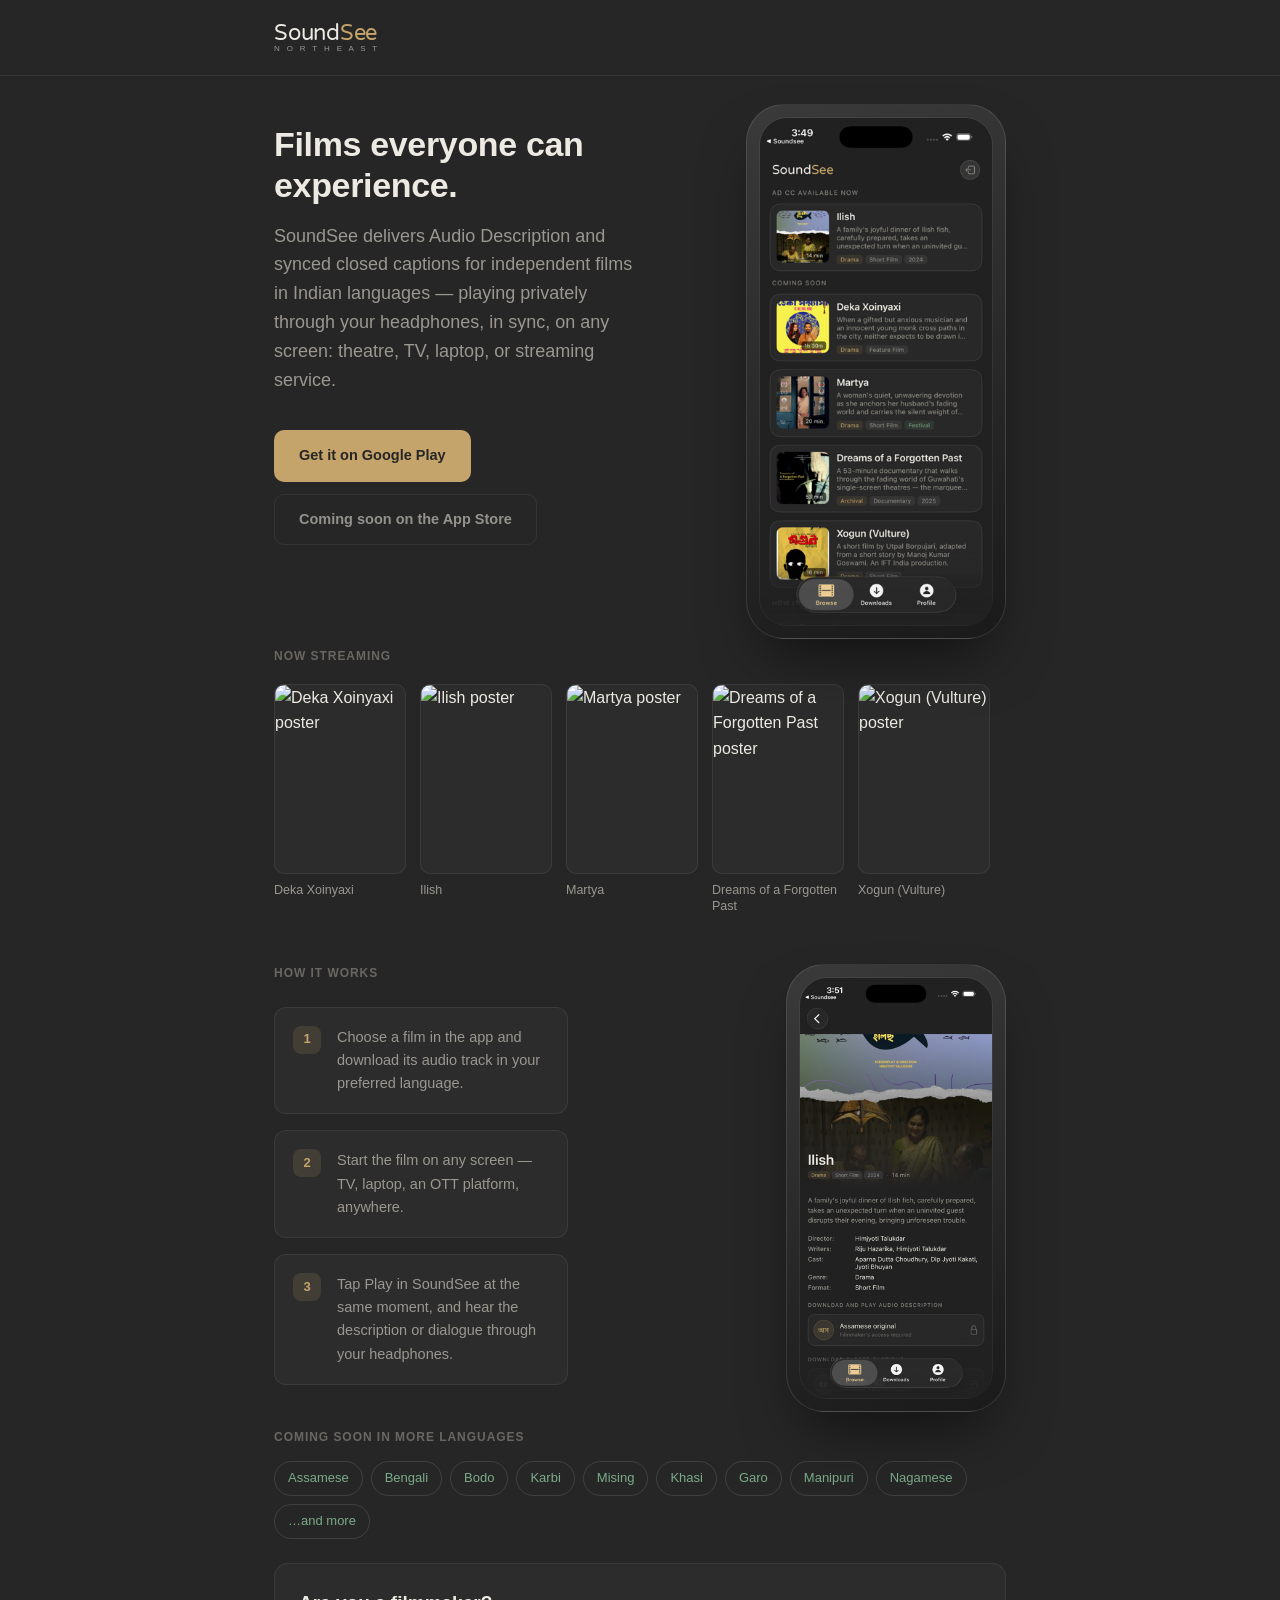
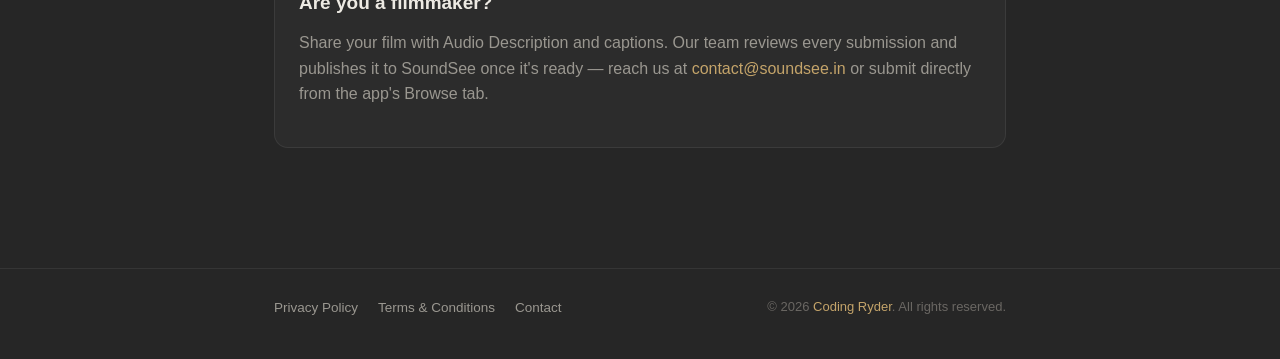
==== index.html @ df0d4cc6 "Stretch "Northeast" to exactly match the wordmark's width Co-Authored-By: Claude Sonnet 5 <noreply@a" ====
<!DOCTYPE html>
<html lang="en">
<head>
  <meta charset="UTF-8" />
  <meta name="viewport" content="width=device-width, initial-scale=1.0" />
  <title>SoundSee — Audio Description & Captions for Films</title>
  <meta name="description" content="SoundSee delivers Audio Description and synced captions for independent films in Indian languages — playing privately through your headphones while the film plays on any screen." />
  <link rel="stylesheet" href="styles.css" />
</head>
<body>
  <header class="site">
    <div class="wrap">
      <div class="brand">
        <div class="wordmark"><span class="sound">Sound</span><span class="see">See</span></div>
        <div class="brand-tag" aria-label="Northeast">N O R T H E A S T</div>
      </div>
    </div>
  </header>

  <main>
    <div class="wrap">
      <section class="hero">
        <div class="hero-grid">
          <div class="hero-copy">
            <h1>Films everyone can experience.</h1>
            <p class="lede">
              SoundSee delivers Audio Description and synced closed captions
              for independent films in Indian languages — playing privately
              through your headphones, in sync, on any screen: theatre, TV,
              laptop, or streaming service.
            </p>
            <div class="cta-row">
              <a class="btn btn-primary" href="https://play.google.com/store/apps/details?id=com.soniqryder.soundsee">Get it on Google Play</a>
              <a class="btn btn-secondary" href="#" aria-disabled="true">Coming soon on the App Store</a>
            </div>
          </div>
          <div class="phone-frame">
            <img src="images/screenshot-browse.png" alt="SoundSee Browse screen showing the film catalogue" width="322" height="700" />
          </div>
        </div>
      </section>

      <section>
        <p class="section-label">Now streaming</p>
        <div class="poster-strip">
          <div class="poster-card">
            <img src="https://plkiynrjdfaabqpunbcx.supabase.co/storage/v1/object/public/posters/deka-xoinyaxi.jpg" alt="Deka Xoinyaxi poster" loading="lazy" />
            <div class="poster-title">Deka Xoinyaxi</div>
          </div>
          <div class="poster-card">
            <img src="https://plkiynrjdfaabqpunbcx.supabase.co/storage/v1/object/public/posters/ilish.jpg" alt="Ilish poster" loading="lazy" />
            <div class="poster-title">Ilish</div>
          </div>
          <div class="poster-card">
            <img src="https://plkiynrjdfaabqpunbcx.supabase.co/storage/v1/object/public/posters/martya.jpg" alt="Martya poster" loading="lazy" />
            <div class="poster-title">Martya</div>
          </div>
          <div class="poster-card">
            <img src="https://plkiynrjdfaabqpunbcx.supabase.co/storage/v1/object/public/posters/dreams.png" alt="Dreams of a Forgotten Past poster" loading="lazy" />
            <div class="poster-title">Dreams of a Forgotten Past</div>
          </div>
          <div class="poster-card">
            <img src="https://plkiynrjdfaabqpunbcx.supabase.co/storage/v1/object/public/posters/xogun.jpg" alt="Xogun (Vulture) poster" loading="lazy" />
            <div class="poster-title">Xogun (Vulture)</div>
          </div>
        </div>
      </section>

      <section class="showcase">
        <div class="showcase-copy">
          <p class="section-label">How it works</p>
          <div class="steps">
            <div class="step">
              <div class="step-num">1</div>
              <p>Choose a film in the app and download its audio track in your preferred language.</p>
            </div>
            <div class="step">
              <div class="step-num">2</div>
              <p>Start the film on any screen — TV, laptop, an OTT platform, anywhere.</p>
            </div>
            <div class="step">
              <div class="step-num">3</div>
              <p>Tap Play in SoundSee at the same moment, and hear the description or dialogue through your headphones.</p>
            </div>
          </div>
        </div>
        <div class="phone-frame">
          <img src="images/screenshot-detail.png" alt="SoundSee film detail screen with Audio Description track ready to download" width="322" height="700" />
        </div>
      </section>

      <section>
        <p class="section-label">Coming soon in more languages</p>
        <div class="chip-row">
          <span class="chip">Assamese</span>
          <span class="chip">Bengali</span>
          <span class="chip">Bodo</span>
          <span class="chip">Karbi</span>
          <span class="chip">Mising</span>
          <span class="chip">Khasi</span>
          <span class="chip">Garo</span>
          <span class="chip">Manipuri</span>
          <span class="chip">Nagamese</span>
          <span class="chip">…and more</span>
        </div>
      </section>

      <div class="panel">
        <h2>Are you a filmmaker?</h2>
        <p>
          Share your film with Audio Description and captions. Our team
          reviews every submission and publishes it to SoundSee once it's
          ready — reach us at
          <a href="mailto:contact@soundsee.in">contact@soundsee.in</a>
          or submit directly from the app's Browse tab.
        </p>
      </div>
    </div>
  </main>

  <footer class="site">
    <div class="wrap">
      <nav>
        <a href="privacy.html">Privacy Policy</a>
        <a href="terms.html">Terms &amp; Conditions</a>
        <a href="mailto:contact@soundsee.in">Contact</a>
      </nav>
      <span class="copyright">&copy; 2026 <a href="https://codingryder.com">Coding Ryder</a>. All rights reserved.</span>
    </div>
  </footer>
</body>
</html>
---- styles.css ----
/* SoundSee — shared site styles. Matches the app's design tokens
   (ios/Soundsee/Core/Design/DesignTokens.swift / Android Theme.kt). */

@font-face {
  font-family: "Varela Round";
  src: url("fonts/VarelaRound-Regular.ttf") format("truetype");
  font-weight: 400;
  font-style: normal;
  font-display: swap;
}

:root {
  --bg: #262626;
  --surface: #2c2c2c;
  --surface-raised: #383838;
  --text-primary: #edeae3;
  --text-secondary: #9a9790;
  --text-muted: #6a6763;
  --gold: #c4a46a;
  --sage: #7aab8a;
  --divider: rgba(255, 255, 255, 0.07);
  --outline: rgba(255, 255, 255, 0.12);
  --max-width: 780px;
}

* {
  box-sizing: border-box;
}

html {
  -webkit-text-size-adjust: 100%;
}

body {
  margin: 0;
  background: var(--bg);
  color: var(--text-primary);
  font-family: -apple-system, BlinkMacSystemFont, "Segoe UI", Roboto, Helvetica, Arial, sans-serif;
  line-height: 1.6;
  overflow-x: hidden;
}

img {
  max-width: 100%;
}

a {
  color: var(--gold);
  text-decoration: none;
}

a:hover {
  text-decoration: underline;
}

.wrap {
  max-width: var(--max-width);
  margin: 0 auto;
  padding: 0 24px;
}

header.site {
  border-bottom: 1px solid var(--divider);
  padding: 22px 0;
}

header.site .wrap {
  display: flex;
  align-items: center;
  justify-content: space-between;
}

.brand {
  display: flex;
  flex-direction: column;
}

.wordmark {
  font-family: "Varela Round", -apple-system, BlinkMacSystemFont, "Segoe UI", Roboto, Helvetica, Arial, sans-serif;
  font-size: 22px;
  font-weight: 400;
  letter-spacing: -0.01em;
  line-height: 1;
}

.brand-tag {
  display: block;
  font-size: 8px;
  font-weight: 500;
  line-height: 1;
  text-align: justify;
  text-align-last: justify;
  text-transform: uppercase;
  color: var(--text-secondary);
  margin-top: 1px;
}

.wordmark .sound {
  color: var(--text-primary);
}

.wordmark .see {
  color: var(--gold);
}

nav.site-nav a {
  color: var(--text-secondary);
  font-size: 14px;
  margin-left: 24px;
}

nav.site-nav a:hover {
  color: var(--text-primary);
}

main {
  padding: 8px 0 96px;
}

.legal main {
  padding: 48px 0 96px;
}

h1 {
  font-size: 34px;
  line-height: 1.2;
  margin: 0 0 16px;
  letter-spacing: -0.01em;
}

.legal h1 {
  font-size: 30px;
}

h2 {
  font-size: 19px;
  margin: 40px 0 12px;
  color: var(--text-primary);
}

h3 {
  font-size: 15px;
  margin: 24px 0 8px;
  color: var(--text-secondary);
  text-transform: uppercase;
  letter-spacing: 0.04em;
}

p {
  color: var(--text-secondary);
  margin: 0 0 16px;
}

.legal p, .legal li {
  color: var(--text-secondary);
  font-size: 15px;
}

.lede {
  font-size: 18px;
  color: var(--text-secondary);
  max-width: 560px;
  margin: 0 0 36px;
}

.meta {
  color: var(--text-muted);
  font-size: 13px;
  margin-bottom: 32px;
}

.hero {
  padding: 0 0 8px;
}

.cta-row {
  display: flex;
  gap: 12px;
  flex-wrap: wrap;
  margin: 8px 0 8px;
}

.btn {
  display: inline-block;
  padding: 13px 24px;
  border-radius: 10px;
  font-size: 14.5px;
  font-weight: 600;
  border: 1px solid transparent;
}

.btn-primary {
  background: var(--gold);
  color: #262626;
}

.btn-primary:hover {
  background: #d3b57e;
  text-decoration: none;
}

.btn-secondary {
  background: transparent;
  border-color: var(--outline);
  color: var(--text-primary);
}

.btn-secondary:hover {
  border-color: var(--gold);
  color: var(--gold);
  text-decoration: none;
}

.btn-secondary[aria-disabled="true"] {
  opacity: 0.55;
  pointer-events: none;
}

.steps {
  display: grid;
  gap: 16px;
  margin: 24px 0 8px;
}

.step {
  display: flex;
  gap: 16px;
  padding: 18px;
  background: var(--surface);
  border: 1px solid var(--divider);
  border-radius: 12px;
}

.step-num {
  flex: none;
  width: 28px;
  height: 28px;
  border-radius: 8px;
  background: rgba(196, 164, 106, 0.15);
  color: var(--gold);
  display: flex;
  align-items: center;
  justify-content: center;
  font-size: 13px;
  font-weight: 700;
}

.step p {
  margin: 0;
  color: var(--text-secondary);
  font-size: 14.5px;
}

.section-label {
  color: var(--text-muted);
  font-size: 12px;
  font-weight: 600;
  text-transform: uppercase;
  letter-spacing: 0.08em;
  margin: 0 0 14px;
}

.chip-row {
  display: flex;
  flex-wrap: wrap;
  gap: 8px;
  margin-bottom: 8px;
}

.chip {
  padding: 6px 13px;
  border-radius: 50px;
  border: 1px solid var(--outline);
  color: var(--sage);
  font-size: 13px;
}

.panel {
  background: var(--surface);
  border: 1px solid var(--divider);
  border-radius: 14px;
  padding: 24px;
  margin: 24px 0;
}

.panel h2 {
  margin-top: 0;
}

.table-scroll {
  overflow-x: auto;
  -webkit-overflow-scrolling: touch;
  margin: 16px 0 24px;
}

table {
  width: 100%;
  border-collapse: collapse;
  margin: 0;
  font-size: 14px;
}

th, td {
  text-align: left;
  padding: 10px 12px;
  border-bottom: 1px solid var(--divider);
  color: var(--text-secondary);
  vertical-align: top;
}

th {
  color: var(--text-primary);
  font-weight: 600;
  font-size: 13px;
}

@media (max-width: 640px) {
  .table-scroll table {
    min-width: 560px;
  }
}

hr {
  border: none;
  border-top: 1px solid var(--divider);
  margin: 32px 0;
}

footer.site {
  border-top: 1px solid var(--divider);
  padding: 28px 0 40px;
}

footer.site .wrap {
  display: flex;
  flex-wrap: wrap;
  gap: 8px 24px;
  align-items: center;
  justify-content: space-between;
}

footer.site nav {
  display: flex;
  flex-wrap: wrap;
}

footer.site nav a {
  color: var(--text-secondary);
  font-size: 13.5px;
  margin-right: 20px;
}

footer.site nav a:hover {
  color: var(--text-primary);
}

.copyright {
  color: var(--text-muted);
  font-size: 13px;
}

/* ── Hero layout with phone mockup ─────────────────────────── */

.hero-grid {
  display: grid;
  grid-template-columns: 1.05fr 0.95fr;
  gap: 40px;
  align-items: start;
}

.hero-copy {
  padding-top: 40px;
}

.hero-copy .lede {
  max-width: 460px;
}

.phone-frame {
  position: relative;
  width: 100%;
  max-width: 260px;
  margin: 20px 0 0 auto;
  padding: 12px;
  background: linear-gradient(160deg, #3a3a3a, #1a1a1a);
  border-radius: 38px;
  border: 1px solid var(--outline);
  box-shadow: 0 30px 60px -20px rgba(0, 0, 0, 0.6);
}

.phone-frame img {
  display: block;
  width: 100%;
  height: auto;
  aspect-ratio: 322 / 700;
  object-fit: cover;
  border-radius: 28px;
  border: 1px solid rgba(255, 255, 255, 0.06);
}

/* ── Showcase row: screenshot + copy pairing ───────────────── */

.showcase {
  display: grid;
  grid-template-columns: 0.85fr 1.15fr;
  gap: 40px;
  align-items: center;
  margin: 16px 0;
}

.showcase.reverse .showcase-copy {
  order: 2;
}

.showcase.reverse .phone-frame {
  order: 1;
}

.showcase-copy h2 {
  margin-top: 0;
}

.showcase .phone-frame {
  max-width: 220px;
}

/* ── Poster strip ───────────────────────────────────────────── */

.poster-strip {
  display: flex;
  gap: 14px;
  overflow-x: auto;
  padding: 4px 4px 14px;
  margin: 0 -4px;
  scroll-snap-type: x proximity;
}

.poster-strip::-webkit-scrollbar {
  height: 6px;
}

.poster-strip::-webkit-scrollbar-thumb {
  background: var(--outline);
  border-radius: 3px;
}

.poster-card {
  flex: none;
  width: 132px;
  scroll-snap-align: start;
}

.poster-card img {
  width: 132px;
  height: 190px;
  object-fit: cover;
  border-radius: 10px;
  border: 1px solid var(--divider);
  display: block;
  background: var(--surface);
}

.poster-card .poster-title {
  margin-top: 8px;
  font-size: 12.5px;
  color: var(--text-secondary);
  line-height: 1.3;
}

@media (max-width: 720px) {
  .hero-grid {
    grid-template-columns: 1fr;
  }
  .hero-grid .phone-frame {
    order: -1;
    max-width: 220px;
    margin: 20px auto 0;
  }
  .showcase, .showcase.reverse {
    grid-template-columns: 1fr;
  }
  .showcase .showcase-copy,
  .showcase.reverse .showcase-copy {
    order: 2;
  }
  .showcase .phone-frame,
  .showcase.reverse .phone-frame {
    order: 1;
    max-width: 200px;
    margin: 0 auto;
  }
}

@media (max-width: 560px) {
  .wrap { padding: 0 18px; }
  h1 { font-size: 28px; }
  .legal h1 { font-size: 25px; }
  h2 { font-size: 17px; margin: 30px 0 10px; }
  main { padding: 40px 0 64px; }
  .legal main { padding: 32px 0 64px; }
  .lede { font-size: 16px; }
  .panel { padding: 18px; }
  nav.site-nav a { margin-left: 14px; font-size: 13px; }
  footer.site .wrap { flex-direction: column; align-items: flex-start; }
  footer.site nav { gap: 6px 16px; }
  footer.site nav a { margin-right: 16px; }
}

@media (max-width: 380px) {
  h1 { font-size: 25px; }
  .wordmark { font-size: 19px; }
  .btn { padding: 12px 18px; font-size: 14px; }
}
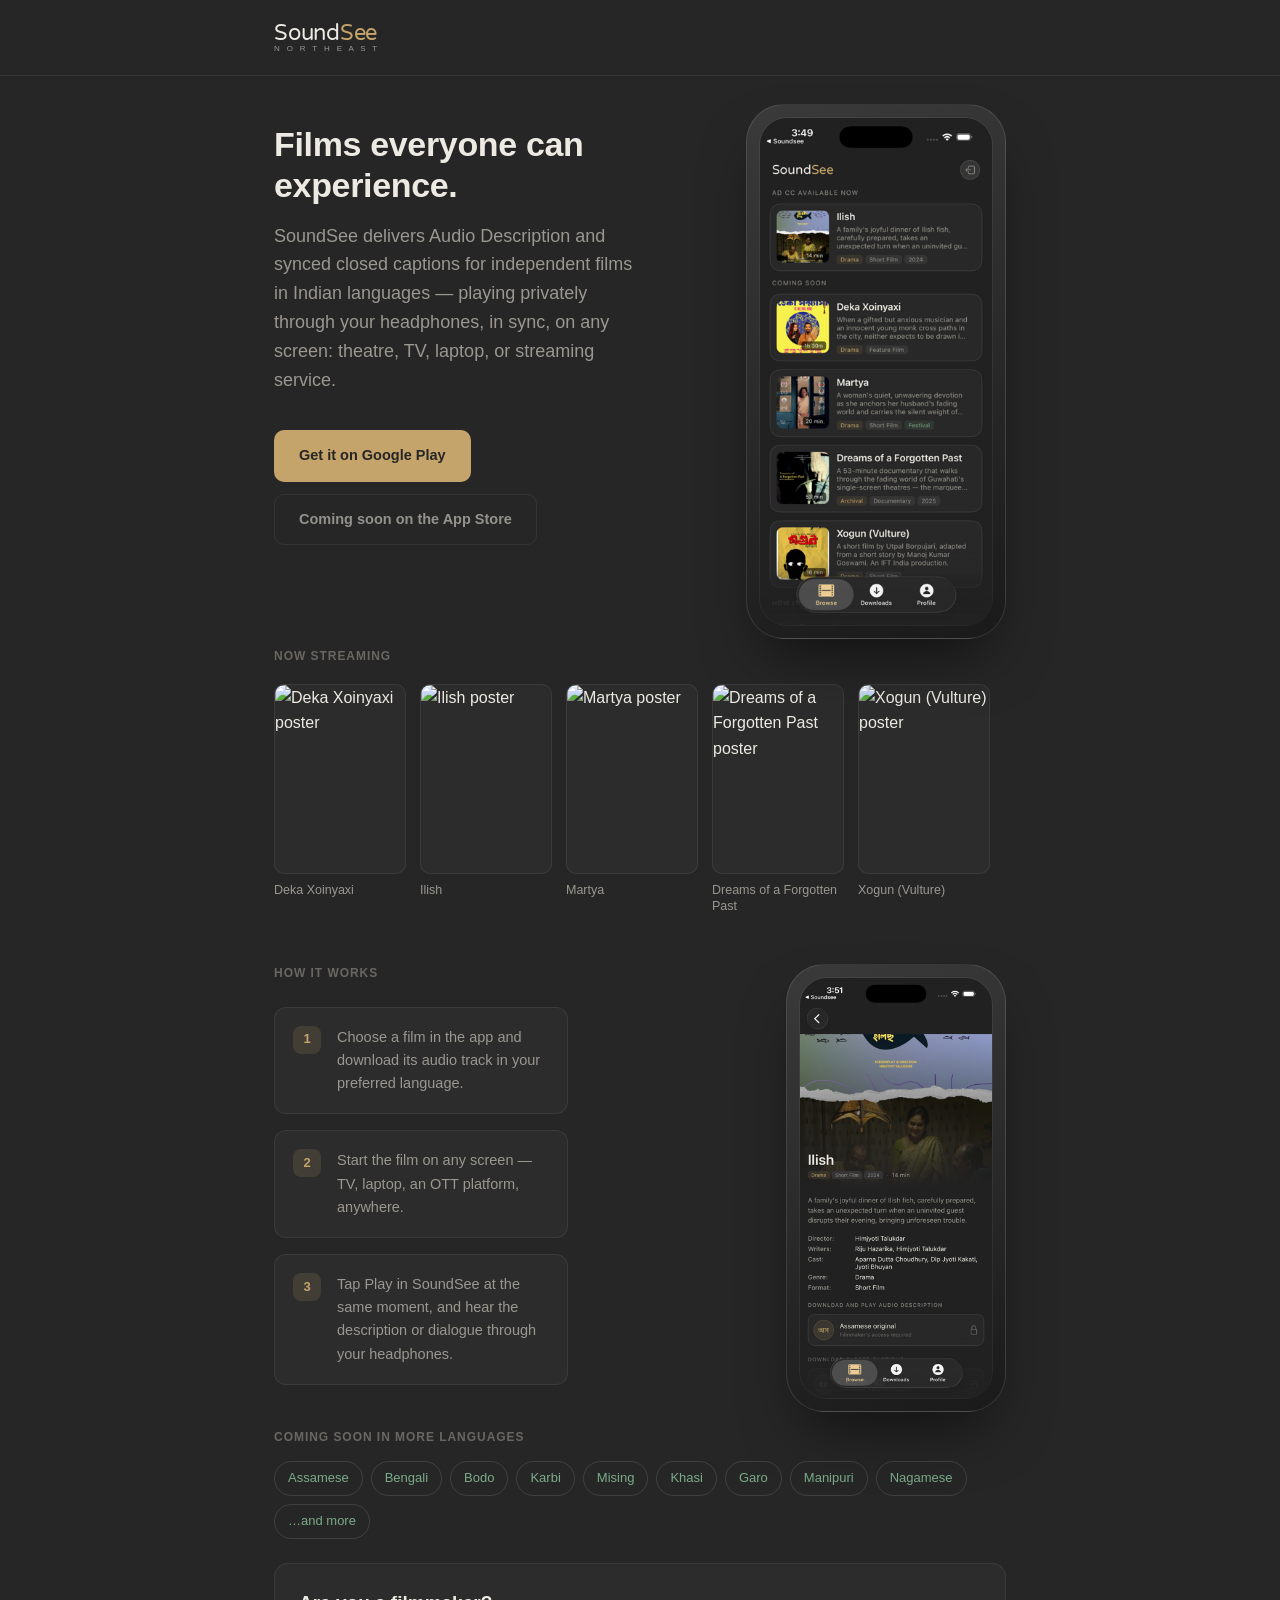
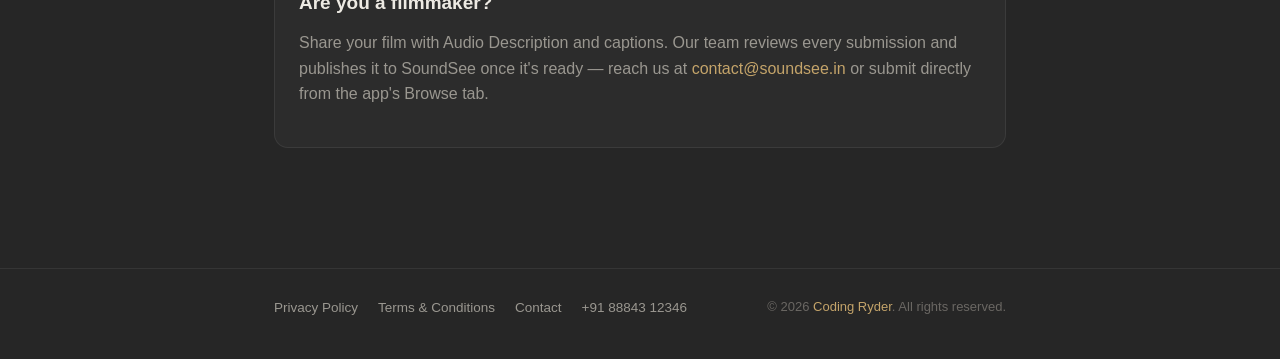
==== commit 106ec10a: "Add social share preview (Open Graph/Twitter Card) + phone in footer Co-Authored-By: Claude Sonnet 5" ====
--- a/index.html
+++ b/index.html
@@ -5,6 +5,19 @@
   <meta name="viewport" content="width=device-width, initial-scale=1.0" />
   <title>SoundSee — Audio Description & Captions for Films</title>
   <meta name="description" content="SoundSee delivers Audio Description and synced captions for independent films in Indian languages — playing privately through your headphones while the film plays on any screen." />
+
+  <meta property="og:type" content="website" />
+  <meta property="og:url" content="https://soundsee.in/" />
+  <meta property="og:title" content="SoundSee — Audio Description & Captions for Films" />
+  <meta property="og:description" content="SoundSee delivers Audio Description and synced captions for independent films in Indian languages — playing privately through your headphones while the film plays on any screen." />
+  <meta property="og:image" content="https://soundsee.in/images/og-image.png" />
+  <meta property="og:image:width" content="1200" />
+  <meta property="og:image:height" content="630" />
+  <meta name="twitter:card" content="summary_large_image" />
+  <meta name="twitter:title" content="SoundSee — Audio Description & Captions for Films" />
+  <meta name="twitter:description" content="SoundSee delivers Audio Description and synced captions for independent films in Indian languages — playing privately through your headphones while the film plays on any screen." />
+  <meta name="twitter:image" content="https://soundsee.in/images/og-image.png" />
+
   <link rel="stylesheet" href="styles.css" />
 </head>
 <body>
@@ -124,6 +137,7 @@
         <a href="privacy.html">Privacy Policy</a>
         <a href="terms.html">Terms &amp; Conditions</a>
         <a href="mailto:contact@soundsee.in">Contact</a>
+        <a href="tel:+918884312346">+91 88843 12346</a>
       </nav>
       <span class="copyright">&copy; 2026 <a href="https://codingryder.com">Coding Ryder</a>. All rights reserved.</span>
     </div>
--- a/styles.css
+++ b/styles.css
@@ -501,9 +501,9 @@
   .lede { font-size: 16px; }
   .panel { padding: 18px; }
   nav.site-nav a { margin-left: 14px; font-size: 13px; }
-  footer.site .wrap { flex-direction: column; align-items: flex-start; }
-  footer.site nav { gap: 6px 16px; }
-  footer.site nav a { margin-right: 16px; }
+  footer.site .wrap { flex-direction: column; align-items: center; text-align: center; }
+  footer.site nav { gap: 6px 16px; justify-content: center; }
+  footer.site nav a { margin-right: 0; }
 }
 
 @media (max-width: 380px) {
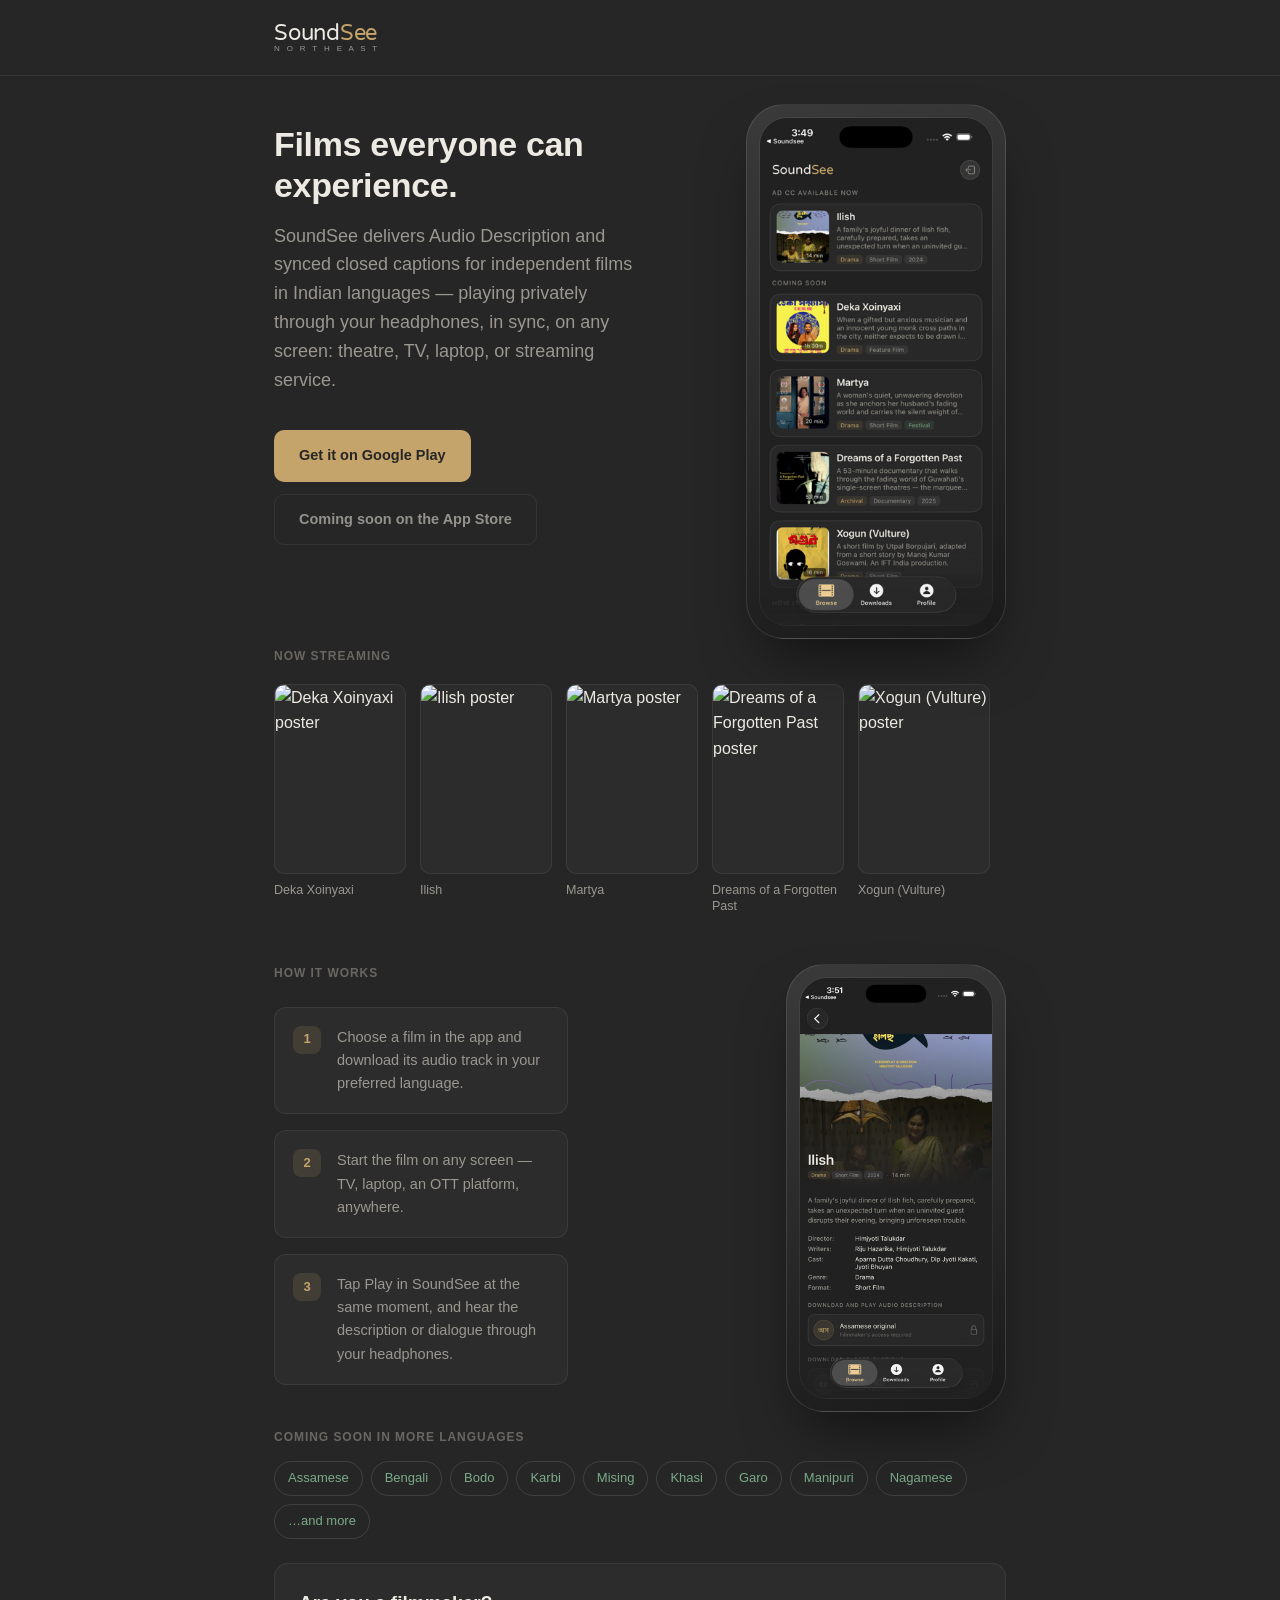
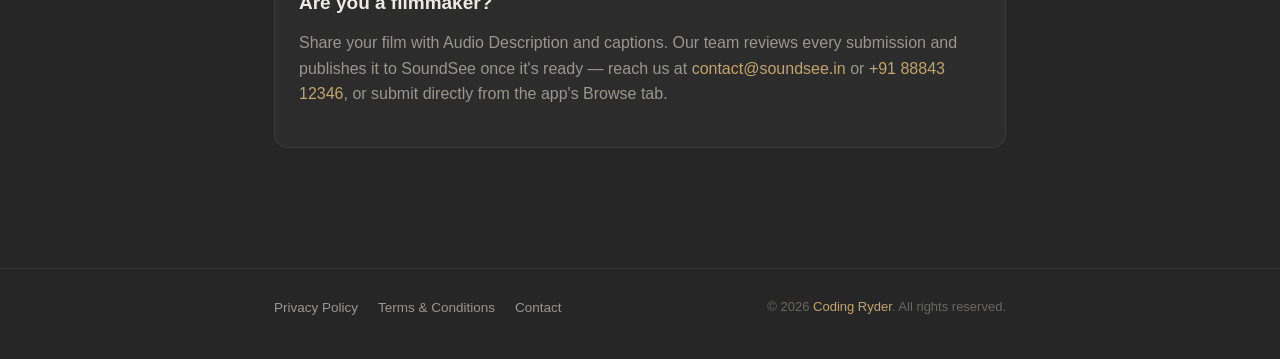
==== commit ee2b0e5b: "Move phone number out of the footer into contact sections Co-Authored-By: Claude Sonnet 5 <noreply@a" ====
--- a/index.html
+++ b/index.html
@@ -125,6 +125,7 @@
           reviews every submission and publishes it to SoundSee once it's
           ready — reach us at
           <a href="mailto:contact@soundsee.in">contact@soundsee.in</a>
+          or <a href="tel:+918884312346">+91 88843 12346</a>,
           or submit directly from the app's Browse tab.
         </p>
       </div>
@@ -137,7 +138,6 @@
         <a href="privacy.html">Privacy Policy</a>
         <a href="terms.html">Terms &amp; Conditions</a>
         <a href="mailto:contact@soundsee.in">Contact</a>
-        <a href="tel:+918884312346">+91 88843 12346</a>
       </nav>
       <span class="copyright">&copy; 2026 <a href="https://codingryder.com">Coding Ryder</a>. All rights reserved.</span>
     </div>
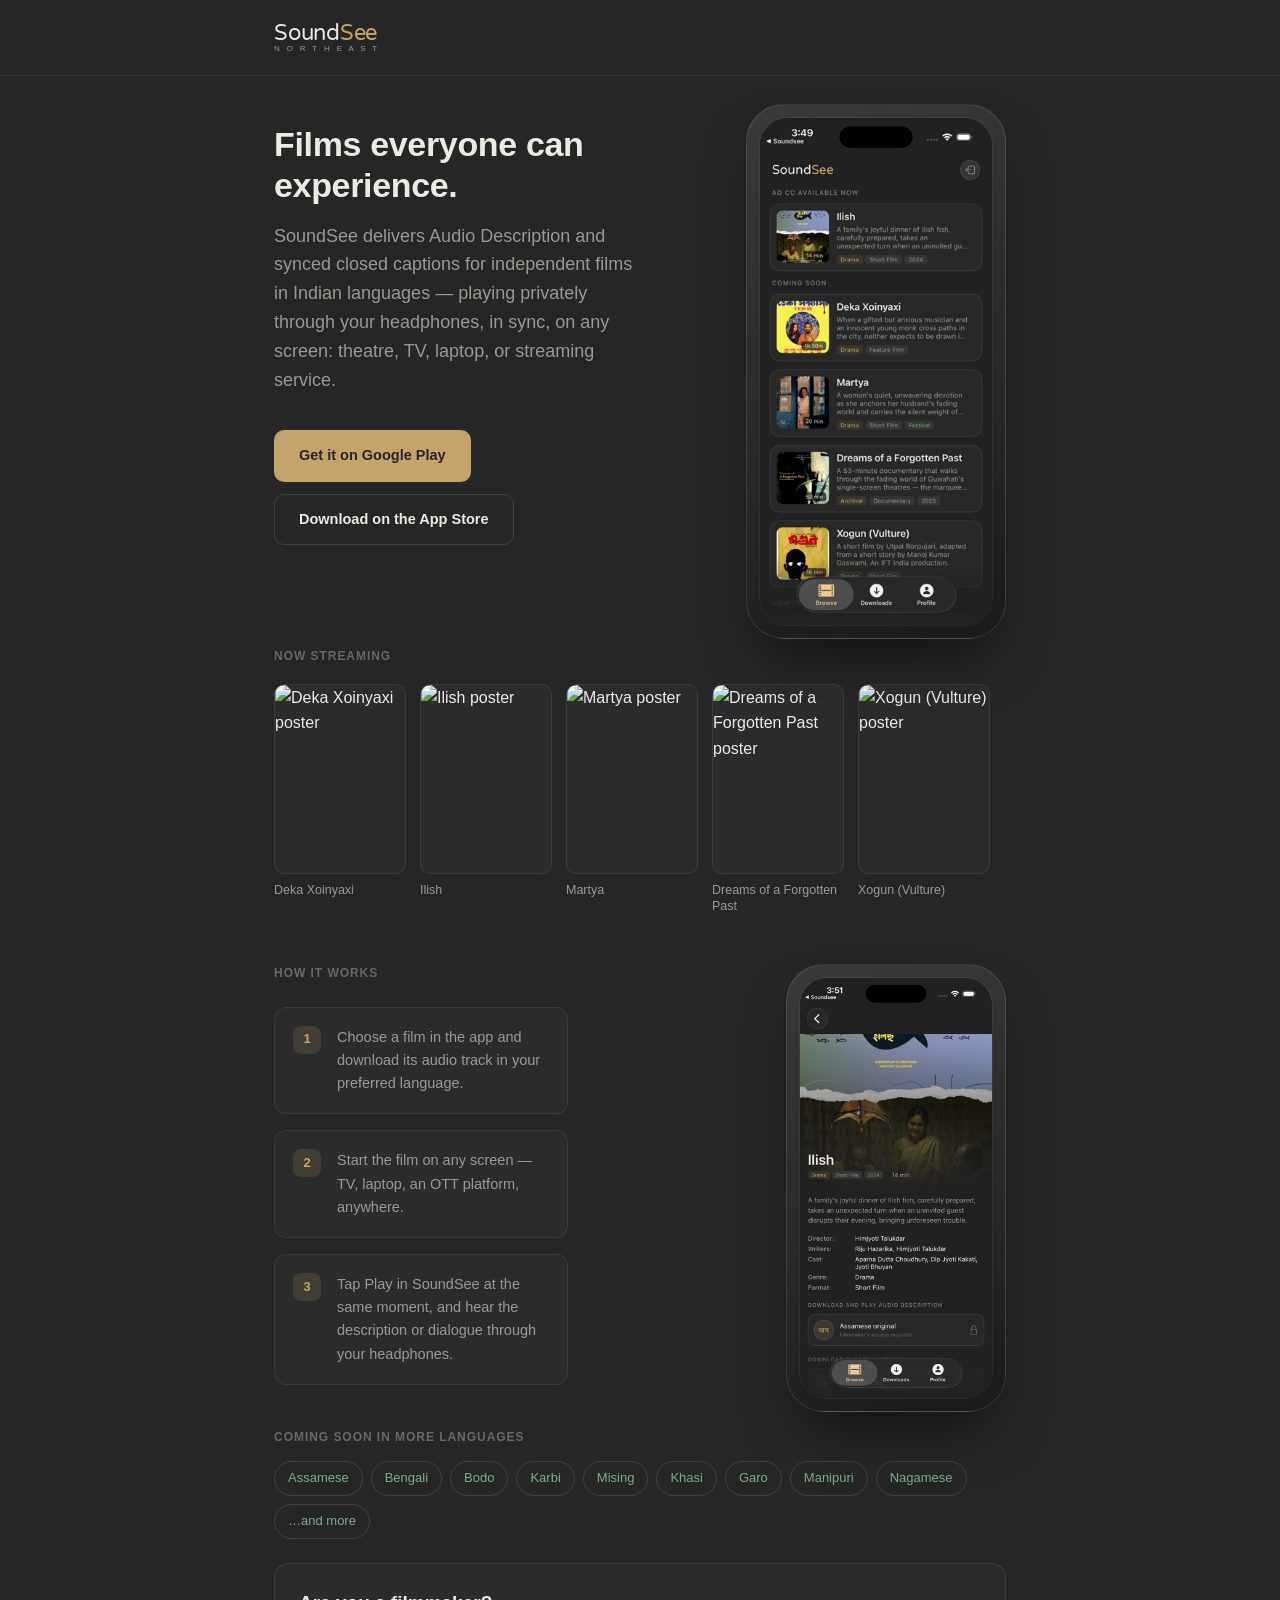
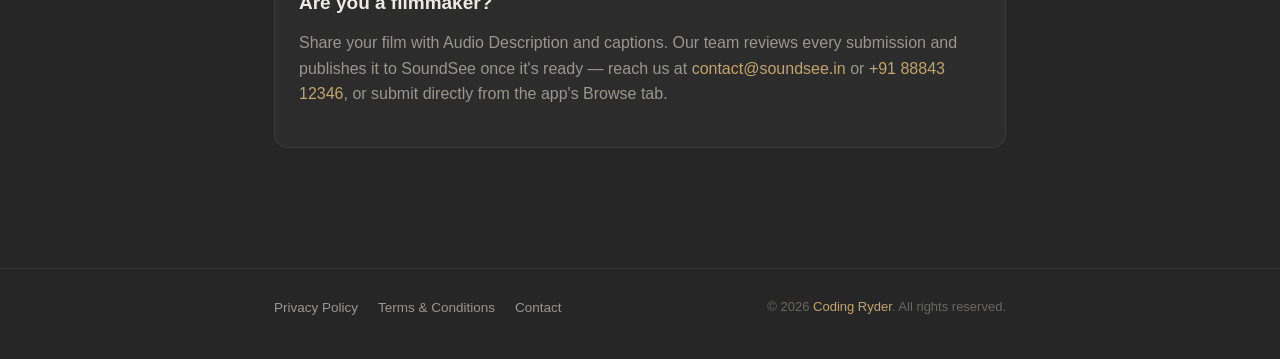
==== commit b6896817: "Link the live App Store listing 0.1.0 is live on the App Store (id6804280506). Swap the "Coming soon" ====
--- a/index.html
+++ b/index.html
@@ -44,7 +44,7 @@
             </p>
             <div class="cta-row">
               <a class="btn btn-primary" href="https://play.google.com/store/apps/details?id=com.soniqryder.soundsee">Get it on Google Play</a>
-              <a class="btn btn-secondary" href="#" aria-disabled="true">Coming soon on the App Store</a>
+              <a class="btn btn-secondary" href="https://apps.apple.com/app/id6804280506">Download on the App Store</a>
             </div>
           </div>
           <div class="phone-frame">
--- a/styles.css
+++ b/styles.css
@@ -209,11 +209,6 @@
   border-color: var(--gold);
   color: var(--gold);
   text-decoration: none;
-}
-
-.btn-secondary[aria-disabled="true"] {
-  opacity: 0.55;
-  pointer-events: none;
 }
 
 .steps {
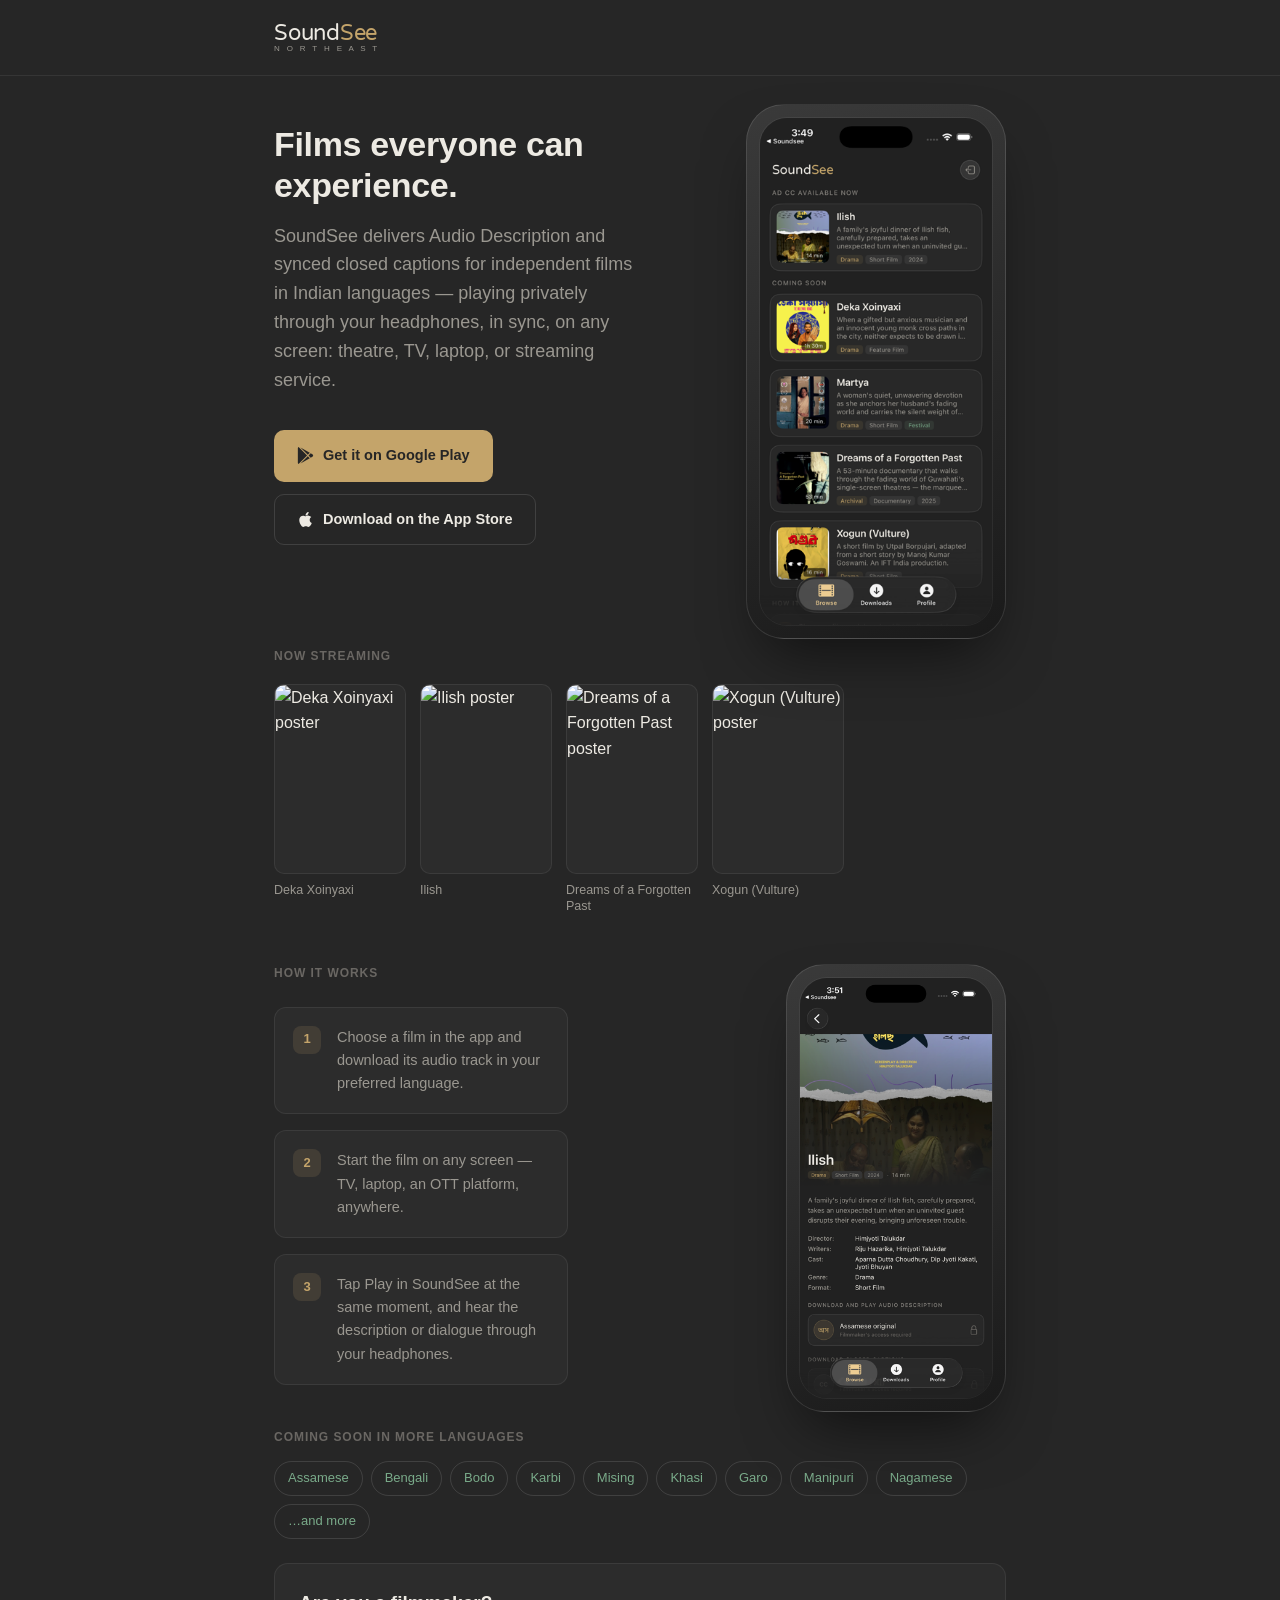
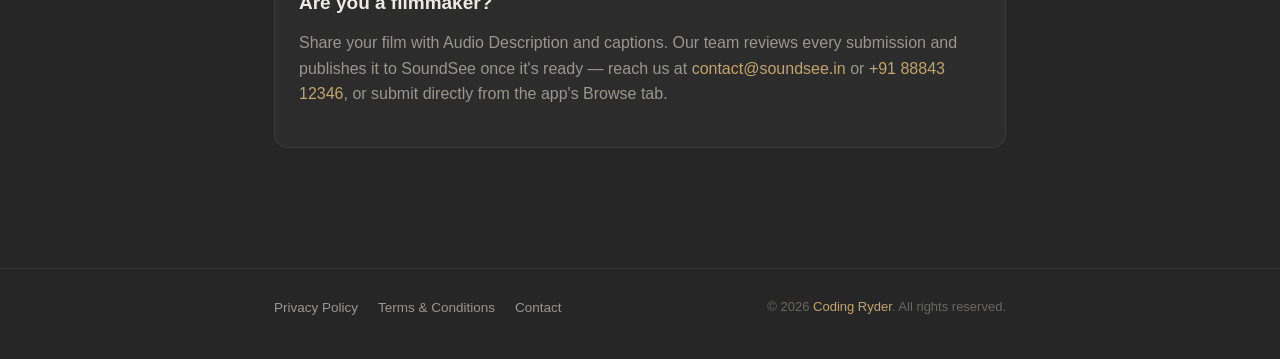
==== commit 345e00ee: "Store icons on the download buttons; drop Martya from the film strip - Inline Google Play / Apple gl" ====
--- a/index.html
+++ b/index.html
@@ -43,8 +43,14 @@
               laptop, or streaming service.
             </p>
             <div class="cta-row">
-              <a class="btn btn-primary" href="https://play.google.com/store/apps/details?id=com.soniqryder.soundsee">Get it on Google Play</a>
-              <a class="btn btn-secondary" href="https://apps.apple.com/app/id6804280506">Download on the App Store</a>
+              <a class="btn btn-primary" href="https://play.google.com/store/apps/details?id=com.soniqryder.soundsee">
+                <svg class="btn-icon" viewBox="0 0 512 512" aria-hidden="true"><path fill="currentColor" d="M325.3 234.3 104.6 13l280.8 161.2-60.1 60.1zM47 0C34 6.8 25.3 19.2 25.3 35.3v441.3c0 16.1 8.7 28.5 21.7 35.3l256.6-256L47 0zm425.2 225.6-58.9-34.1-65.7 64.5 65.7 64.5 60.1-34.1c18-14.3 18-46.5-1.2-60.8zM104.6 499l280.8-161.2-60.1-60.1L104.6 499z"/></svg>
+                <span>Get it on Google Play</span>
+              </a>
+              <a class="btn btn-secondary" href="https://apps.apple.com/app/id6804280506">
+                <svg class="btn-icon" viewBox="0 0 384 512" aria-hidden="true"><path fill="currentColor" d="M318.7 268.7c-.2-36.7 16.4-64.4 50-84.8-18.8-26.9-47.2-41.7-84.7-44.6-35.5-2.8-74.3 20.7-88.5 20.7-15 0-49.4-19.7-76.4-19.7C63.3 141.2 4 184.8 4 273.5q0 39.3 14.4 81.2c12.8 36.7 59 126.7 107.2 125.2 25.2-.6 43-17.9 75.8-17.9 31.8 0 48.3 17.9 76.4 17.9 48.6-.7 90.4-82.5 102.6-119.3-65.2-30.7-61.7-90-61.7-91.9zm-56.6-164.2c27.3-32.4 24.8-61.9 24-72.5-24.1 1.4-52 16.4-67.9 34.9-17.5 19.8-27.8 44.3-25.6 71.9 26.1 2 49.9-11.4 69.5-34.3z"/></svg>
+                <span>Download on the App Store</span>
+              </a>
             </div>
           </div>
           <div class="phone-frame">
@@ -63,10 +69,6 @@
           <div class="poster-card">
             <img src="https://plkiynrjdfaabqpunbcx.supabase.co/storage/v1/object/public/posters/ilish.jpg" alt="Ilish poster" loading="lazy" />
             <div class="poster-title">Ilish</div>
-          </div>
-          <div class="poster-card">
-            <img src="https://plkiynrjdfaabqpunbcx.supabase.co/storage/v1/object/public/posters/martya.jpg" alt="Martya poster" loading="lazy" />
-            <div class="poster-title">Martya</div>
           </div>
           <div class="poster-card">
             <img src="https://plkiynrjdfaabqpunbcx.supabase.co/storage/v1/object/public/posters/dreams.png" alt="Dreams of a Forgotten Past poster" loading="lazy" />
--- a/styles.css
+++ b/styles.css
@@ -181,12 +181,20 @@
 }
 
 .btn {
-  display: inline-block;
-  padding: 13px 24px;
+  display: inline-flex;
+  align-items: center;
+  gap: 9px;
+  padding: 13px 22px;
   border-radius: 10px;
   font-size: 14.5px;
   font-weight: 600;
   border: 1px solid transparent;
+}
+
+.btn-icon {
+  width: 17px;
+  height: 17px;
+  flex-shrink: 0;
 }
 
 .btn-primary {
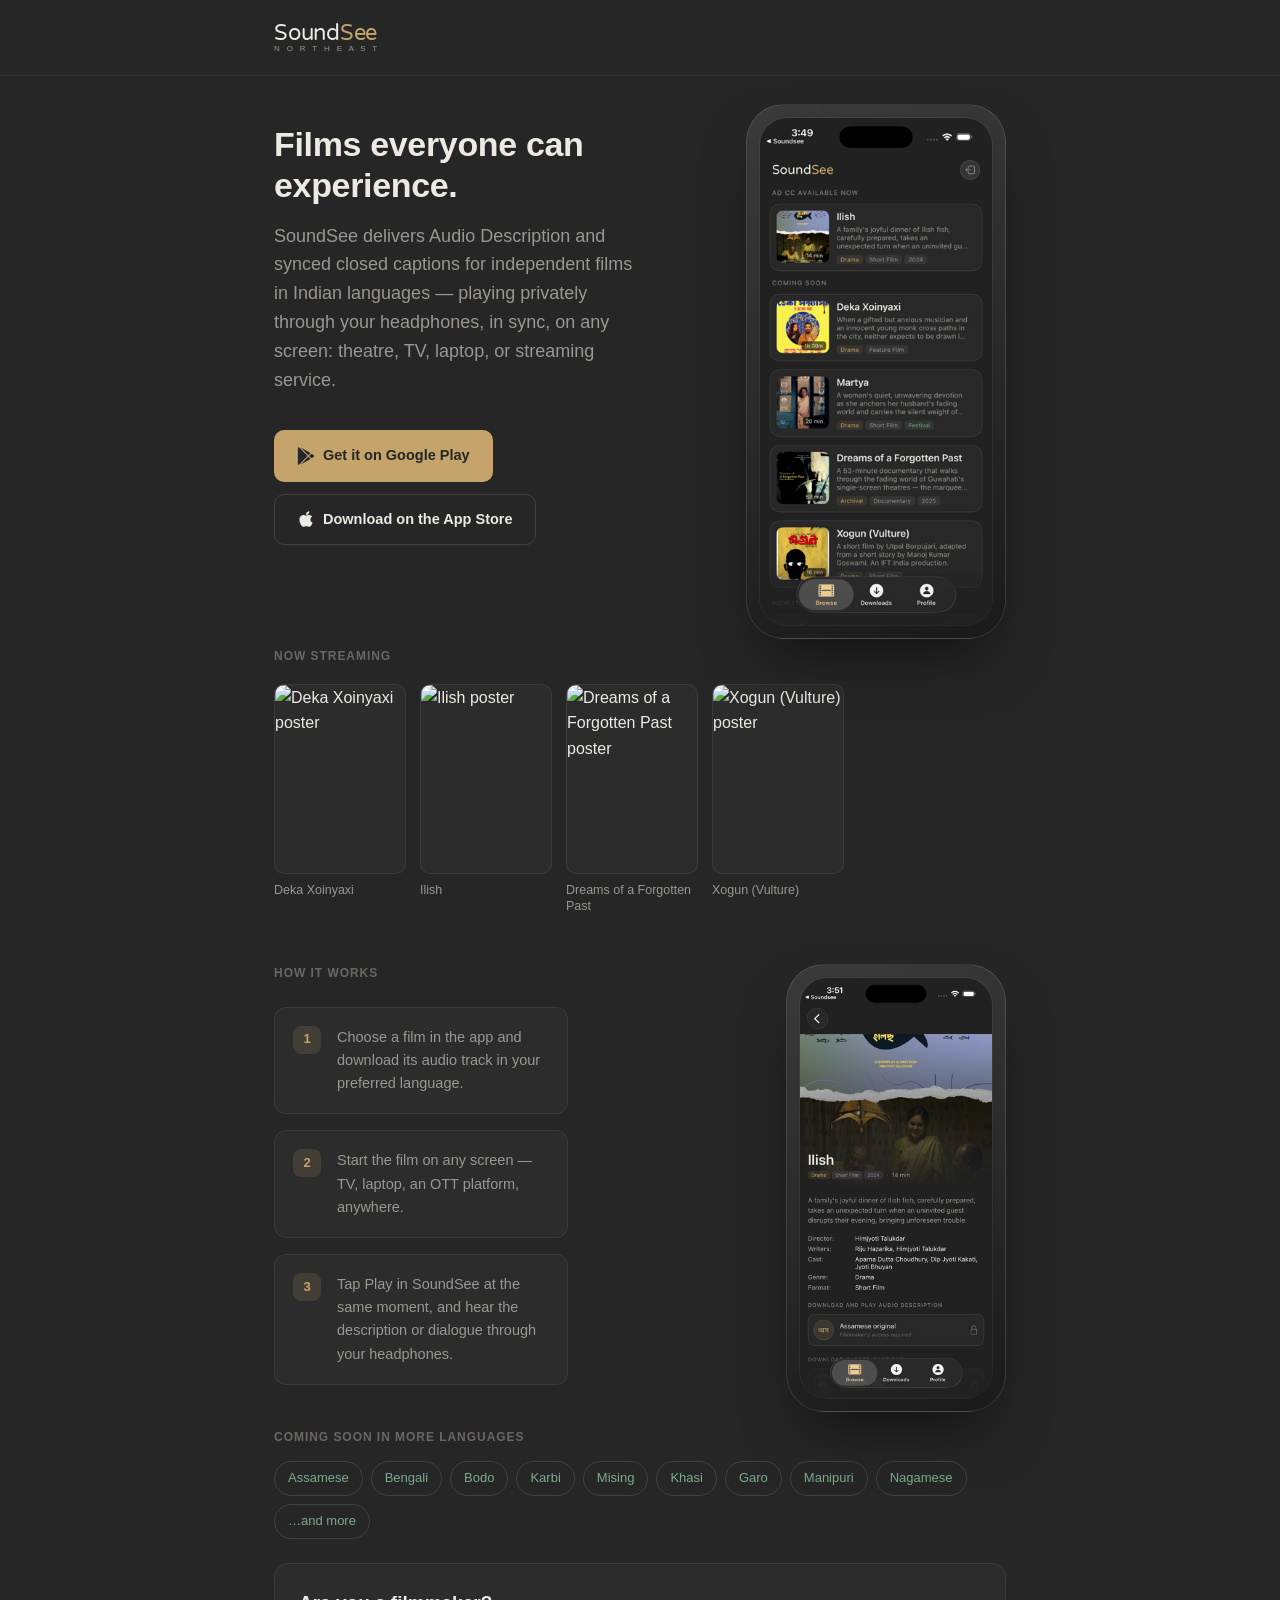
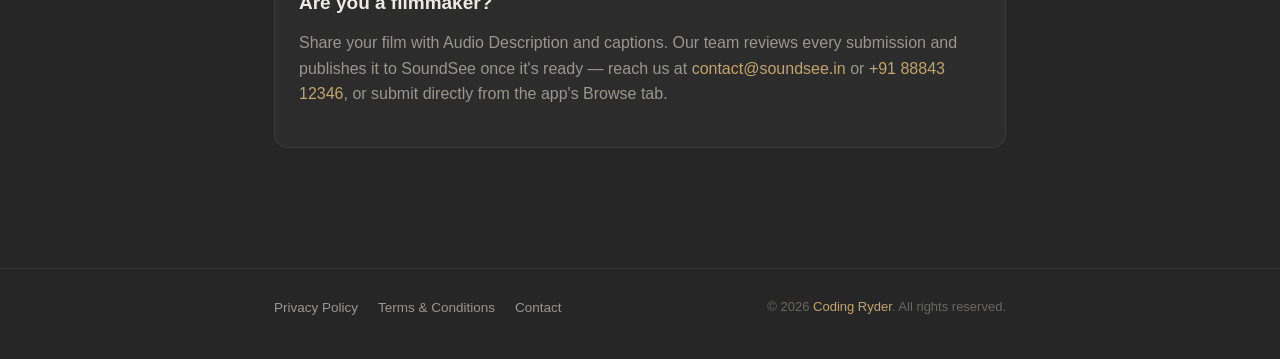
==== commit 9aa5e373: "Make the store buttons robust: fixed-size inline icons, horizontal layout The icons blew up to full-" ====
--- a/index.html
+++ b/index.html
@@ -18,7 +18,7 @@
   <meta name="twitter:description" content="SoundSee delivers Audio Description and synced captions for independent films in Indian languages — playing privately through your headphones while the film plays on any screen." />
   <meta name="twitter:image" content="https://soundsee.in/images/og-image.png" />
 
-  <link rel="stylesheet" href="styles.css" />
+  <link rel="stylesheet" href="styles.css?v=3" />
 </head>
 <body>
   <header class="site">
@@ -44,11 +44,11 @@
             </p>
             <div class="cta-row">
               <a class="btn btn-primary" href="https://play.google.com/store/apps/details?id=com.soniqryder.soundsee">
-                <svg class="btn-icon" viewBox="0 0 512 512" aria-hidden="true"><path fill="currentColor" d="M325.3 234.3 104.6 13l280.8 161.2-60.1 60.1zM47 0C34 6.8 25.3 19.2 25.3 35.3v441.3c0 16.1 8.7 28.5 21.7 35.3l256.6-256L47 0zm425.2 225.6-58.9-34.1-65.7 64.5 65.7 64.5 60.1-34.1c18-14.3 18-46.5-1.2-60.8zM104.6 499l280.8-161.2-60.1-60.1L104.6 499z"/></svg>
+                <svg class="btn-icon" width="18" height="18" viewBox="0 0 512 512" fill="currentColor" aria-hidden="true"><path d="M325.3 234.3 104.6 13l280.8 161.2-60.1 60.1zM47 0C34 6.8 25.3 19.2 25.3 35.3v441.3c0 16.1 8.7 28.5 21.7 35.3l256.6-256L47 0zm425.2 225.6-58.9-34.1-65.7 64.5 65.7 64.5 60.1-34.1c18-14.3 18-46.5-1.2-60.8zM104.6 499l280.8-161.2-60.1-60.1L104.6 499z"/></svg>
                 <span>Get it on Google Play</span>
               </a>
               <a class="btn btn-secondary" href="https://apps.apple.com/app/id6804280506">
-                <svg class="btn-icon" viewBox="0 0 384 512" aria-hidden="true"><path fill="currentColor" d="M318.7 268.7c-.2-36.7 16.4-64.4 50-84.8-18.8-26.9-47.2-41.7-84.7-44.6-35.5-2.8-74.3 20.7-88.5 20.7-15 0-49.4-19.7-76.4-19.7C63.3 141.2 4 184.8 4 273.5q0 39.3 14.4 81.2c12.8 36.7 59 126.7 107.2 125.2 25.2-.6 43-17.9 75.8-17.9 31.8 0 48.3 17.9 76.4 17.9 48.6-.7 90.4-82.5 102.6-119.3-65.2-30.7-61.7-90-61.7-91.9zm-56.6-164.2c27.3-32.4 24.8-61.9 24-72.5-24.1 1.4-52 16.4-67.9 34.9-17.5 19.8-27.8 44.3-25.6 71.9 26.1 2 49.9-11.4 69.5-34.3z"/></svg>
+                <svg class="btn-icon" width="18" height="18" viewBox="0 0 384 512" fill="currentColor" aria-hidden="true"><path d="M318.7 268.7c-.2-36.7 16.4-64.4 50-84.8-18.8-26.9-47.2-41.7-84.7-44.6-35.5-2.8-74.3 20.7-88.5 20.7-15 0-49.4-19.7-76.4-19.7C63.3 141.2 4 184.8 4 273.5q0 39.3 14.4 81.2c12.8 36.7 59 126.7 107.2 125.2 25.2-.6 43-17.9 75.8-17.9 31.8 0 48.3 17.9 76.4 17.9 48.6-.7 90.4-82.5 102.6-119.3-65.2-30.7-61.7-90-61.7-91.9zm-56.6-164.2c27.3-32.4 24.8-61.9 24-72.5-24.1 1.4-52 16.4-67.9 34.9-17.5 19.8-27.8 44.3-25.6 71.9 26.1 2 49.9-11.4 69.5-34.3z"/></svg>
                 <span>Download on the App Store</span>
               </a>
             </div>
--- a/styles.css
+++ b/styles.css
@@ -183,18 +183,21 @@
 .btn {
   display: inline-flex;
   align-items: center;
-  gap: 9px;
+  justify-content: center;
+  gap: 8px;
   padding: 13px 22px;
   border-radius: 10px;
   font-size: 14.5px;
   font-weight: 600;
+  white-space: nowrap;
   border: 1px solid transparent;
 }
 
 .btn-icon {
-  width: 17px;
-  height: 17px;
-  flex-shrink: 0;
+  width: 18px;
+  height: 18px;
+  flex: none;
+  vertical-align: middle;
 }
 
 .btn-primary {
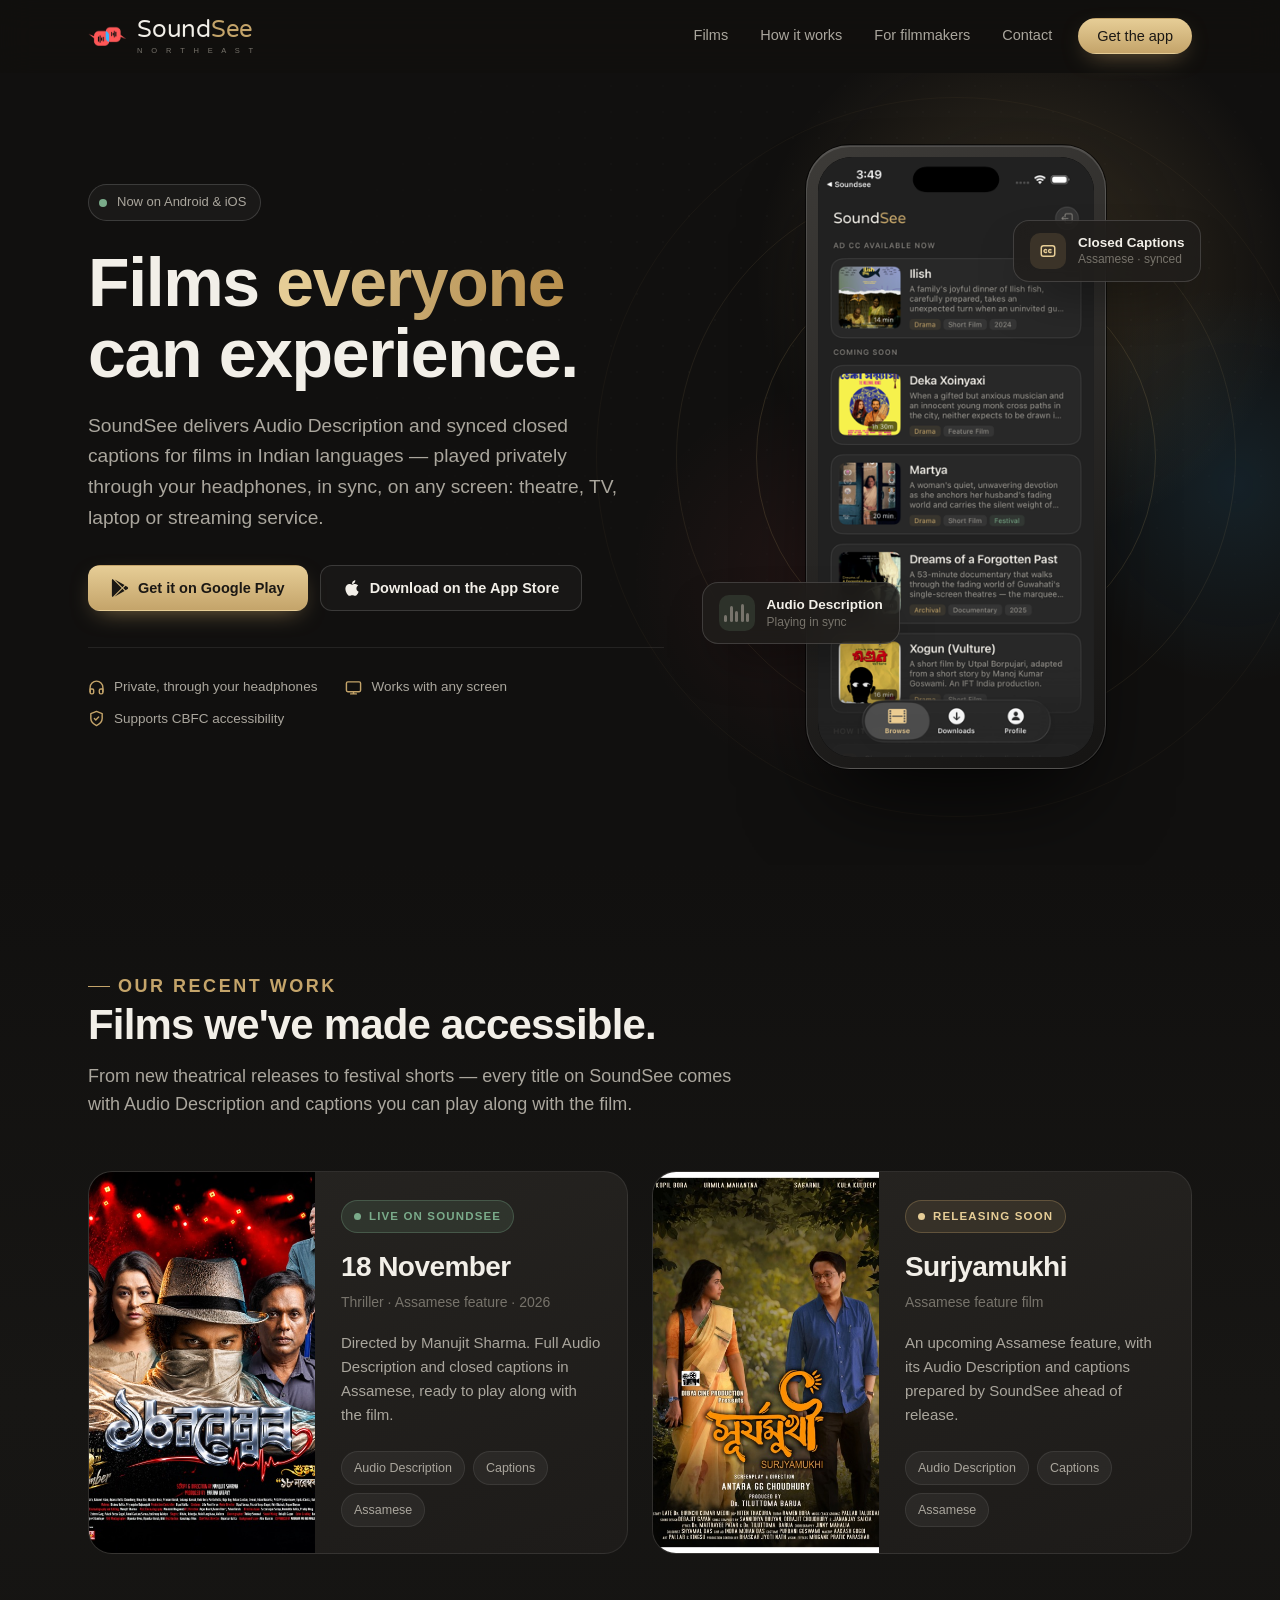
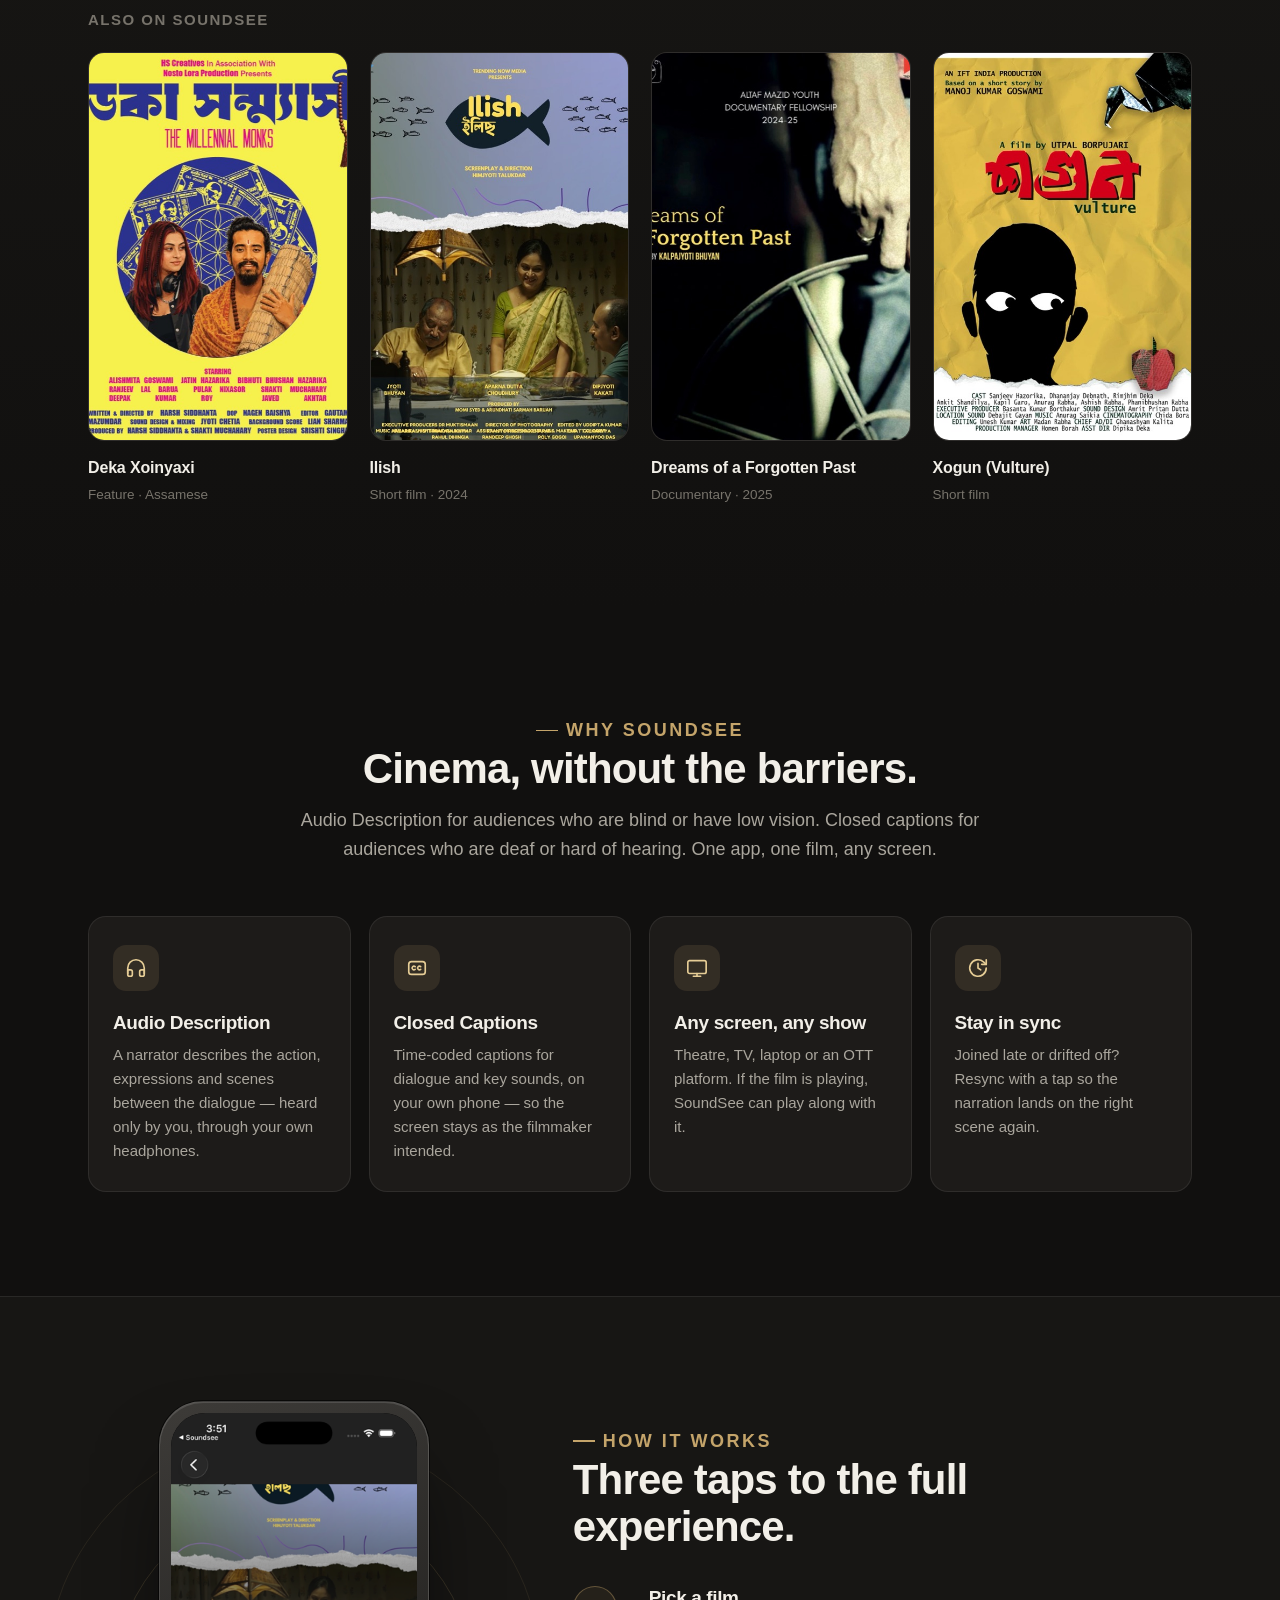
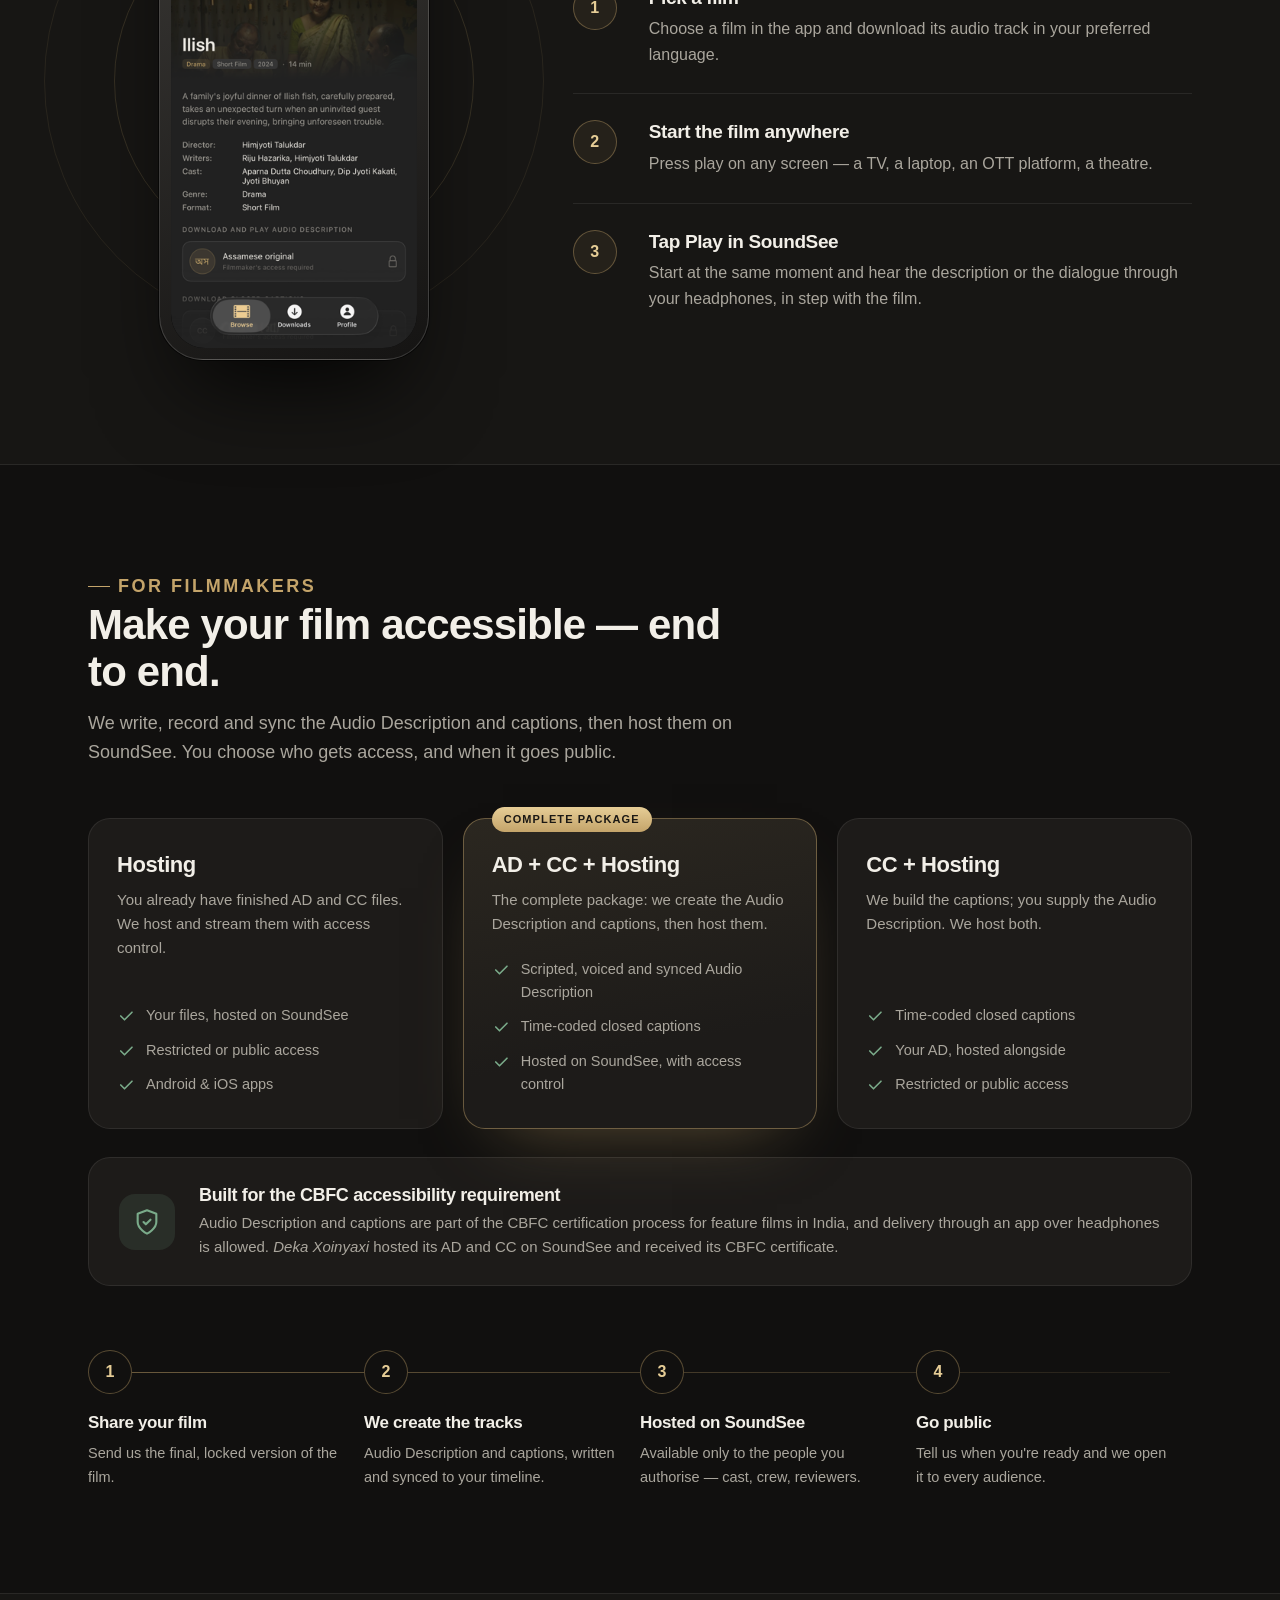
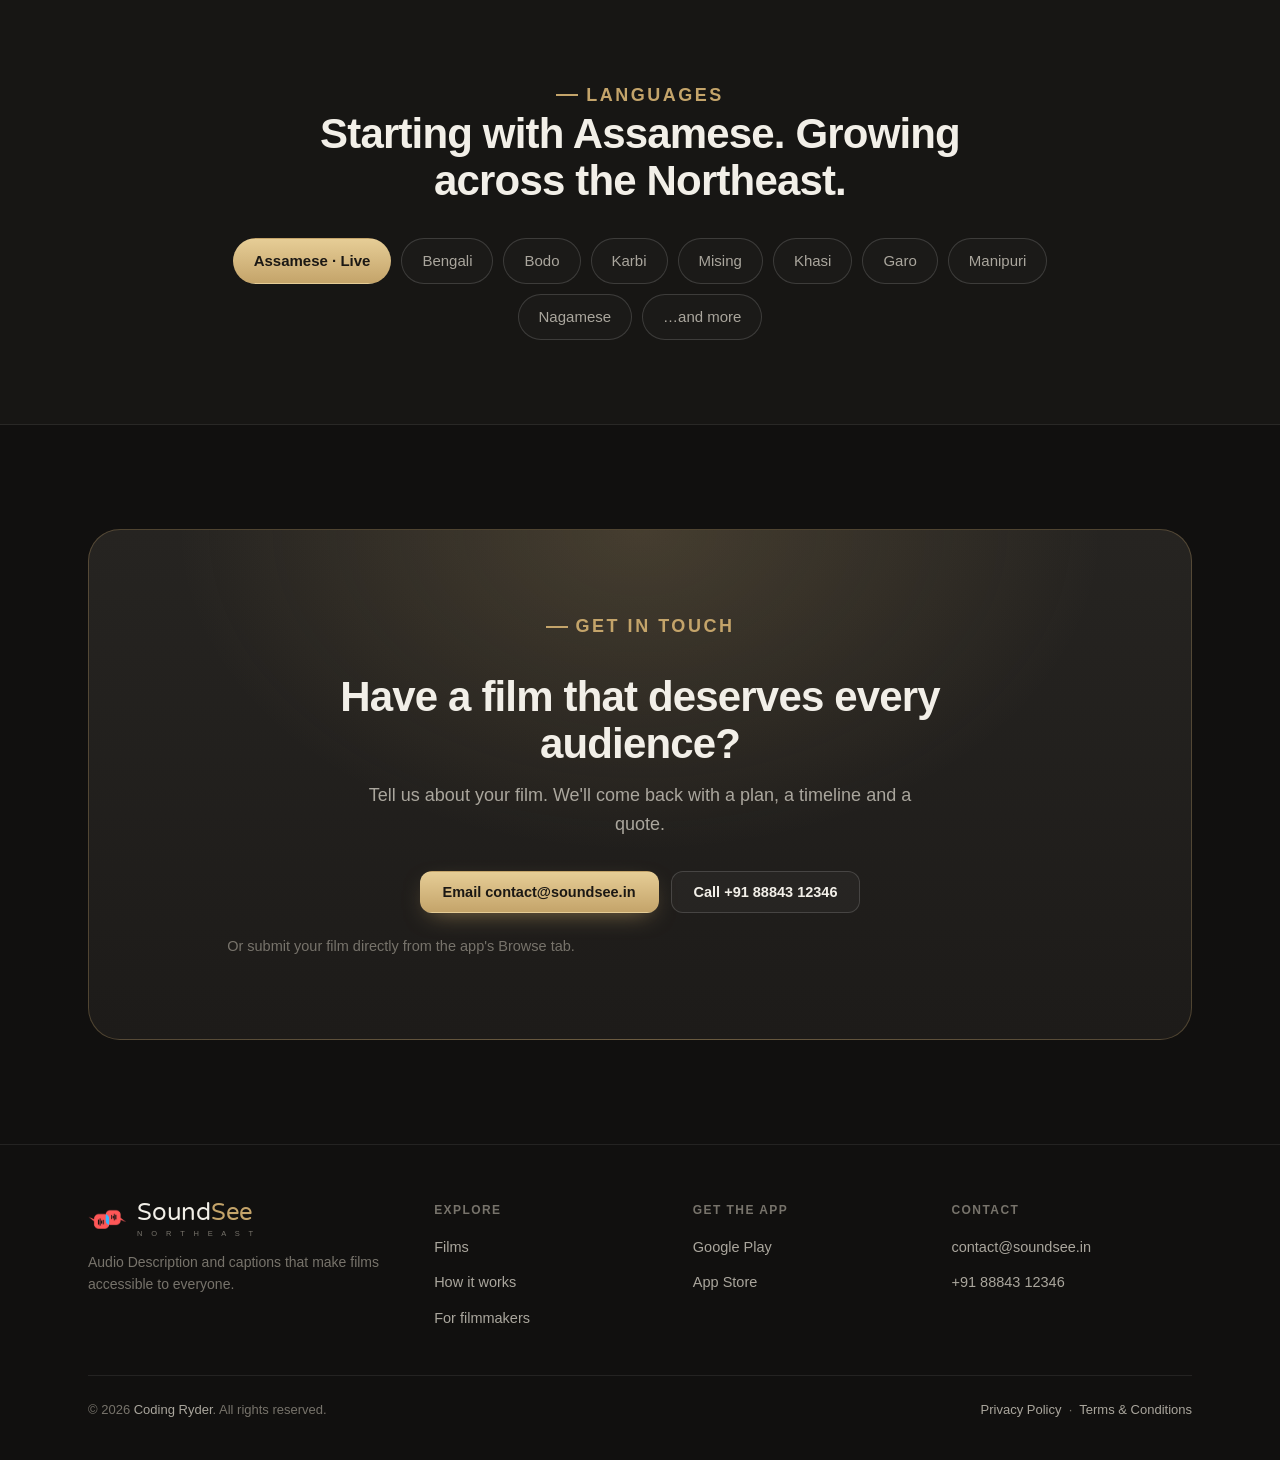
==== commit 554e19b6: "Modern redesign; add 18 November and Surjyamukhi (releasing soon) Co-Authored-By: Claude Sonnet 5.5 " ====
--- a/index.html
+++ b/index.html
@@ -4,145 +4,371 @@
   <meta charset="UTF-8" />
   <meta name="viewport" content="width=device-width, initial-scale=1.0" />
   <title>SoundSee — Audio Description & Captions for Films</title>
-  <meta name="description" content="SoundSee delivers Audio Description and synced captions for independent films in Indian languages — playing privately through your headphones while the film plays on any screen." />
+  <meta name="description" content="SoundSee delivers Audio Description and synced captions for films in Indian languages — playing privately through your headphones while the film plays on any screen." />
+  <meta name="theme-color" content="#11100f" />
+  <link rel="icon" type="image/png" href="images/favicon-64.png" />
+  <link rel="apple-touch-icon" href="images/logo-mark.png" />
 
   <meta property="og:type" content="website" />
   <meta property="og:url" content="https://soundsee.in/" />
   <meta property="og:title" content="SoundSee — Audio Description & Captions for Films" />
-  <meta property="og:description" content="SoundSee delivers Audio Description and synced captions for independent films in Indian languages — playing privately through your headphones while the film plays on any screen." />
+  <meta property="og:description" content="SoundSee delivers Audio Description and synced captions for films in Indian languages — playing privately through your headphones while the film plays on any screen." />
   <meta property="og:image" content="https://soundsee.in/images/og-image.png" />
   <meta property="og:image:width" content="1200" />
   <meta property="og:image:height" content="630" />
   <meta name="twitter:card" content="summary_large_image" />
   <meta name="twitter:title" content="SoundSee — Audio Description & Captions for Films" />
-  <meta name="twitter:description" content="SoundSee delivers Audio Description and synced captions for independent films in Indian languages — playing privately through your headphones while the film plays on any screen." />
+  <meta name="twitter:description" content="SoundSee delivers Audio Description and synced captions for films in Indian languages — playing privately through your headphones while the film plays on any screen." />
   <meta name="twitter:image" content="https://soundsee.in/images/og-image.png" />
 
-  <link rel="stylesheet" href="styles.css?v=3" />
+  <script type="application/ld+json">
+  {
+    "@context": "https://schema.org",
+    "@type": "MobileApplication",
+    "name": "SoundSee",
+    "applicationCategory": "EntertainmentApplication",
+    "operatingSystem": "Android, iOS",
+    "description": "Audio Description and synced closed captions for films in Indian languages.",
+    "url": "https://soundsee.in/",
+    "publisher": { "@type": "Organization", "name": "Coding Ryder", "url": "https://codingryder.com" },
+    "offers": { "@type": "Offer", "price": "0", "priceCurrency": "INR" }
+  }
+  </script>
+
+  <script>document.documentElement.classList.add('js');</script>
+  <link rel="stylesheet" href="styles.css?v=4" />
 </head>
 <body>
-  <header class="site">
+  <a class="skip" href="#main">Skip to content</a>
+
+  <header class="site" id="top">
     <div class="wrap">
-      <div class="brand">
-        <div class="wordmark"><span class="sound">Sound</span><span class="see">See</span></div>
-        <div class="brand-tag" aria-label="Northeast">N O R T H E A S T</div>
-      </div>
+      <a class="brand" href="#top" aria-label="SoundSee — home">
+        <img class="brand-mark" src="images/logo-mark.png" alt="" width="38" height="34" />
+        <span class="brand-text">
+          <span class="wordmark"><span class="sound">Sound</span><span class="see">See</span></span>
+          <span class="brand-tag" aria-hidden="true">N O R T H E A S T</span>
+        </span>
+      </a>
+      <nav class="primary" aria-label="Main">
+        <a href="#films">Films</a>
+        <a href="#how">How it works</a>
+        <a href="#filmmakers">For filmmakers</a>
+        <a href="#contact">Contact</a>
+        <a class="btn btn-primary btn-sm" href="#get-app">Get the app</a>
+      </nav>
     </div>
   </header>
 
-  <main>
-    <div class="wrap">
-      <section class="hero">
-        <div class="hero-grid">
-          <div class="hero-copy">
-            <h1>Films everyone can experience.</h1>
-            <p class="lede">
-              SoundSee delivers Audio Description and synced closed captions
-              for independent films in Indian languages — playing privately
-              through your headphones, in sync, on any screen: theatre, TV,
-              laptop, or streaming service.
-            </p>
-            <div class="cta-row">
-              <a class="btn btn-primary" href="https://play.google.com/store/apps/details?id=com.soniqryder.soundsee">
-                <svg class="btn-icon" width="18" height="18" viewBox="0 0 512 512" fill="currentColor" aria-hidden="true"><path d="M325.3 234.3 104.6 13l280.8 161.2-60.1 60.1zM47 0C34 6.8 25.3 19.2 25.3 35.3v441.3c0 16.1 8.7 28.5 21.7 35.3l256.6-256L47 0zm425.2 225.6-58.9-34.1-65.7 64.5 65.7 64.5 60.1-34.1c18-14.3 18-46.5-1.2-60.8zM104.6 499l280.8-161.2-60.1-60.1L104.6 499z"/></svg>
-                <span>Get it on Google Play</span>
-              </a>
-              <a class="btn btn-secondary" href="https://apps.apple.com/app/id6804280506">
-                <svg class="btn-icon" width="18" height="18" viewBox="0 0 384 512" fill="currentColor" aria-hidden="true"><path d="M318.7 268.7c-.2-36.7 16.4-64.4 50-84.8-18.8-26.9-47.2-41.7-84.7-44.6-35.5-2.8-74.3 20.7-88.5 20.7-15 0-49.4-19.7-76.4-19.7C63.3 141.2 4 184.8 4 273.5q0 39.3 14.4 81.2c12.8 36.7 59 126.7 107.2 125.2 25.2-.6 43-17.9 75.8-17.9 31.8 0 48.3 17.9 76.4 17.9 48.6-.7 90.4-82.5 102.6-119.3-65.2-30.7-61.7-90-61.7-91.9zm-56.6-164.2c27.3-32.4 24.8-61.9 24-72.5-24.1 1.4-52 16.4-67.9 34.9-17.5 19.8-27.8 44.3-25.6 71.9 26.1 2 49.9-11.4 69.5-34.3z"/></svg>
-                <span>Download on the App Store</span>
-              </a>
-            </div>
-          </div>
-          <div class="phone-frame">
-            <img src="images/screenshot-browse.png" alt="SoundSee Browse screen showing the film catalogue" width="322" height="700" />
-          </div>
-        </div>
-      </section>
-
-      <section>
-        <p class="section-label">Now streaming</p>
-        <div class="poster-strip">
-          <div class="poster-card">
-            <img src="https://plkiynrjdfaabqpunbcx.supabase.co/storage/v1/object/public/posters/deka-xoinyaxi.jpg" alt="Deka Xoinyaxi poster" loading="lazy" />
-            <div class="poster-title">Deka Xoinyaxi</div>
-          </div>
-          <div class="poster-card">
-            <img src="https://plkiynrjdfaabqpunbcx.supabase.co/storage/v1/object/public/posters/ilish.jpg" alt="Ilish poster" loading="lazy" />
-            <div class="poster-title">Ilish</div>
-          </div>
-          <div class="poster-card">
-            <img src="https://plkiynrjdfaabqpunbcx.supabase.co/storage/v1/object/public/posters/dreams.png" alt="Dreams of a Forgotten Past poster" loading="lazy" />
-            <div class="poster-title">Dreams of a Forgotten Past</div>
-          </div>
-          <div class="poster-card">
-            <img src="https://plkiynrjdfaabqpunbcx.supabase.co/storage/v1/object/public/posters/xogun.jpg" alt="Xogun (Vulture) poster" loading="lazy" />
-            <div class="poster-title">Xogun (Vulture)</div>
-          </div>
-        </div>
-      </section>
-
-      <section class="showcase">
-        <div class="showcase-copy">
-          <p class="section-label">How it works</p>
+  <main id="main">
+
+    <!-- ── Hero ─────────────────────────────────────────── -->
+    <section class="hero">
+      <div class="wrap hero-grid">
+        <div>
+          <div class="pill reveal"><span class="dot"></span> Now on Android &amp; iOS</div>
+          <h1 class="reveal" style="--d:.05s">Films <span class="grad">everyone</span> can experience.</h1>
+          <p class="lede reveal" style="--d:.12s">
+            SoundSee delivers Audio Description and synced closed captions for
+            films in Indian languages — played privately through your
+            headphones, in sync, on any screen: theatre, TV, laptop or
+            streaming service.
+          </p>
+          <div class="cta-row reveal" style="--d:.18s" id="get-app">
+            <a class="btn btn-primary" href="https://play.google.com/store/apps/details?id=com.soniqryder.soundsee">
+              <svg class="btn-icon" viewBox="0 0 512 512" fill="currentColor" aria-hidden="true"><path d="M325.3 234.3 104.6 13l280.8 161.2-60.1 60.1zM47 0C34 6.8 25.3 19.2 25.3 35.3v441.3c0 16.1 8.7 28.5 21.7 35.3l256.6-256L47 0zm425.2 225.6-58.9-34.1-65.7 64.5 65.7 64.5 60.1-34.1c18-14.3 18-46.5-1.2-60.8zM104.6 499l280.8-161.2-60.1-60.1L104.6 499z"/></svg>
+              <span>Get it on Google Play</span>
+            </a>
+            <a class="btn btn-ghost" href="https://apps.apple.com/app/id6804280506">
+              <svg class="btn-icon" viewBox="0 0 384 512" fill="currentColor" aria-hidden="true"><path d="M318.7 268.7c-.2-36.7 16.4-64.4 50-84.8-18.8-26.9-47.2-41.7-84.7-44.6-35.5-2.8-74.3 20.7-88.5 20.7-15 0-49.4-19.7-76.4-19.7C63.3 141.2 4 184.8 4 273.5q0 39.3 14.4 81.2c12.8 36.7 59 126.7 107.2 125.2 25.2-.6 43-17.9 75.8-17.9 31.8 0 48.3 17.9 76.4 17.9 48.6-.7 90.4-82.5 102.6-119.3-65.2-30.7-61.7-90-61.7-91.9zm-56.6-164.2c27.3-32.4 24.8-61.9 24-72.5-24.1 1.4-52 16.4-67.9 34.9-17.5 19.8-27.8 44.3-25.6 71.9 26.1 2 49.9-11.4 69.5-34.3z"/></svg>
+              <span>Download on the App Store</span>
+            </a>
+          </div>
+          <div class="trust reveal" style="--d:.24s">
+            <div><svg viewBox="0 0 24 24" fill="none" stroke="currentColor" stroke-width="2" stroke-linecap="round" stroke-linejoin="round" aria-hidden="true"><path d="M3 18v-6a9 9 0 0 1 18 0v6"/><path d="M21 19a2 2 0 0 1-2 2h-1a2 2 0 0 1-2-2v-3a2 2 0 0 1 2-2h3zM3 19a2 2 0 0 0 2 2h1a2 2 0 0 0 2-2v-3a2 2 0 0 0-2-2H3z"/></svg>Private, through your headphones</div>
+            <div><svg viewBox="0 0 24 24" fill="none" stroke="currentColor" stroke-width="2" stroke-linecap="round" stroke-linejoin="round" aria-hidden="true"><rect x="2" y="4" width="20" height="14" rx="2"/><path d="M8 21h8M12 18v3"/></svg>Works with any screen</div>
+            <div><svg viewBox="0 0 24 24" fill="none" stroke="currentColor" stroke-width="2" stroke-linecap="round" stroke-linejoin="round" aria-hidden="true"><path d="M12 22s8-4 8-10V5l-8-3-8 3v7c0 6 8 10 8 10z"/><path d="m9 12 2 2 4-4"/></svg>Supports CBFC accessibility</div>
+          </div>
+        </div>
+
+        <div class="stage reveal" style="--d:.1s">
+          <span class="ring r1"></span><span class="ring r2"></span><span class="ring r3"></span>
+          <div class="phone">
+            <img src="images/screenshot-browse.png" alt="SoundSee app showing the film catalogue" width="322" height="700" />
+          </div>
+          <div class="float f1" aria-hidden="true">
+            <span class="ico sage"><span class="bars"><i></i><i></i><i></i><i></i><i></i></span></span>
+            <div><b>Audio Description</b><span>Playing in sync</span></div>
+          </div>
+          <div class="float f2" aria-hidden="true">
+            <span class="ico"><svg viewBox="0 0 24 24" fill="none" stroke="currentColor" stroke-width="2" stroke-linecap="round" stroke-linejoin="round"><rect x="3" y="5" width="18" height="14" rx="3"/><path d="M10 10.5a2 2 0 1 0 0 3M16 10.5a2 2 0 1 0 0 3"/></svg></span>
+            <div><b>Closed Captions</b><span>Assamese · synced</span></div>
+          </div>
+        </div>
+      </div>
+    </section>
+
+    <!-- ── Films ────────────────────────────────────────── -->
+    <section class="block films" id="films">
+      <div class="wrap">
+        <div class="head reveal">
+          <p class="eyebrow">Our recent work</p>
+          <h2>Films we've made accessible.</h2>
+          <p>From new theatrical releases to festival shorts — every title on SoundSee comes with Audio Description and captions you can play along with the film.</p>
+        </div>
+
+        <div class="featured">
+          <article class="feature reveal">
+            <div class="art"><img src="images/posters/18-november.jpg" alt="18 November — film poster" width="576" height="720" loading="lazy" /></div>
+            <div class="body">
+              <span class="badge live"><span class="dot"></span>Live on SoundSee</span>
+              <h3>18 November</h3>
+              <p class="sub">Thriller · Assamese feature · 2026</p>
+              <p>Directed by Manujit Sharma. Full Audio Description and closed captions in Assamese, ready to play along with the film.</p>
+              <div class="tags"><span class="tag">Audio Description</span><span class="tag">Captions</span><span class="tag">Assamese</span></div>
+            </div>
+          </article>
+          <article class="feature reveal" style="--d:.1s">
+            <div class="art"><img src="images/posters/surjyamukhi.jpg" alt="Surjyamukhi — film poster" width="486" height="720" loading="lazy" /></div>
+            <div class="body">
+              <span class="badge soon"><span class="dot"></span>Releasing soon</span>
+              <h3>Surjyamukhi</h3>
+              <p class="sub">Assamese feature film</p>
+              <p>An upcoming Assamese feature, with its Audio Description and captions prepared by SoundSee ahead of release.</p>
+              <div class="tags"><span class="tag">Audio Description</span><span class="tag">Captions</span><span class="tag">Assamese</span></div>
+            </div>
+          </article>
+        </div>
+
+        <div class="subhead reveal"><h3>Also on SoundSee</h3></div>
+        <div class="grid-films">
+          <article class="film reveal">
+            <div class="poster"><img src="images/posters/deka-xoinyaxi.jpg" alt="Deka Xoinyaxi poster" width="577" height="720" loading="lazy" /></div>
+            <h4>Deka Xoinyaxi</h4><p>Feature · Assamese</p>
+          </article>
+          <article class="film reveal" style="--d:.07s">
+            <div class="poster"><img src="images/posters/ilish.jpg" alt="Ilish poster" width="576" height="720" loading="lazy" /></div>
+            <h4>Ilish</h4><p>Short film · 2024</p>
+          </article>
+          <article class="film reveal" style="--d:.14s">
+            <div class="poster"><img src="images/posters/dreams.jpg" alt="Dreams of a Forgotten Past poster" width="654" height="720" loading="lazy" /></div>
+            <h4>Dreams of a Forgotten Past</h4><p>Documentary · 2025</p>
+          </article>
+          <article class="film reveal" style="--d:.21s">
+            <div class="poster"><img src="images/posters/xogun.jpg" alt="Xogun (Vulture) poster" width="509" height="720" loading="lazy" /></div>
+            <h4>Xogun (Vulture)</h4><p>Short film</p>
+          </article>
+        </div>
+      </div>
+    </section>
+
+    <!-- ── What you get ─────────────────────────────────── -->
+    <section class="block" id="features">
+      <div class="wrap">
+        <div class="head center reveal">
+          <p class="eyebrow">Why SoundSee</p>
+          <h2>Cinema, without the barriers.</h2>
+          <p>Audio Description for audiences who are blind or have low vision. Closed captions for audiences who are deaf or hard of hearing. One app, one film, any screen.</p>
+        </div>
+        <div class="cards">
+          <div class="card reveal">
+            <div class="ico"><svg viewBox="0 0 24 24" fill="none" stroke="currentColor" stroke-width="1.8" stroke-linecap="round" stroke-linejoin="round"><path d="M3 18v-6a9 9 0 0 1 18 0v6"/><path d="M21 19a2 2 0 0 1-2 2h-1a2 2 0 0 1-2-2v-3a2 2 0 0 1 2-2h3zM3 19a2 2 0 0 0 2 2h1a2 2 0 0 0 2-2v-3a2 2 0 0 0-2-2H3z"/></svg></div>
+            <h3>Audio Description</h3>
+            <p>A narrator describes the action, expressions and scenes between the dialogue — heard only by you, through your own headphones.</p>
+          </div>
+          <div class="card reveal" style="--d:.07s">
+            <div class="ico"><svg viewBox="0 0 24 24" fill="none" stroke="currentColor" stroke-width="1.8" stroke-linecap="round" stroke-linejoin="round"><rect x="3" y="5" width="18" height="14" rx="3"/><path d="M10 10.5a2 2 0 1 0 0 3M16 10.5a2 2 0 1 0 0 3"/></svg></div>
+            <h3>Closed Captions</h3>
+            <p>Time-coded captions for dialogue and key sounds, on your own phone — so the screen stays as the filmmaker intended.</p>
+          </div>
+          <div class="card reveal" style="--d:.14s">
+            <div class="ico"><svg viewBox="0 0 24 24" fill="none" stroke="currentColor" stroke-width="1.8" stroke-linecap="round" stroke-linejoin="round"><rect x="2" y="4" width="20" height="14" rx="2"/><path d="M8 21h8M12 18v3"/></svg></div>
+            <h3>Any screen, any show</h3>
+            <p>Theatre, TV, laptop or an OTT platform. If the film is playing, SoundSee can play along with it.</p>
+          </div>
+          <div class="card reveal" style="--d:.21s">
+            <div class="ico"><svg viewBox="0 0 24 24" fill="none" stroke="currentColor" stroke-width="1.8" stroke-linecap="round" stroke-linejoin="round"><path d="M21 12a9 9 0 1 1-3-6.7L21 8"/><path d="M21 3v5h-5"/><path d="M12 7v5l3 2"/></svg></div>
+            <h3>Stay in sync</h3>
+            <p>Joined late or drifted off? Resync with a tap so the narration lands on the right scene again.</p>
+          </div>
+        </div>
+      </div>
+    </section>
+
+    <!-- ── How it works ─────────────────────────────────── -->
+    <section class="block how" id="how">
+      <div class="wrap how-grid">
+        <div class="stage reveal">
+          <span class="ring r1" style="width:360px;height:360px"></span><span class="ring r2" style="width:500px;height:500px"></span>
+          <div class="phone">
+            <img src="images/screenshot-detail.png" alt="SoundSee film page with Audio Description ready to download" width="322" height="700" loading="lazy" />
+          </div>
+        </div>
+        <div>
+          <div class="head reveal" style="margin-bottom:36px">
+            <p class="eyebrow">How it works</p>
+            <h2>Three taps to the full experience.</h2>
+          </div>
           <div class="steps">
-            <div class="step">
+            <div class="step reveal">
               <div class="step-num">1</div>
-              <p>Choose a film in the app and download its audio track in your preferred language.</p>
-            </div>
-            <div class="step">
+              <div><h3>Pick a film</h3><p>Choose a film in the app and download its audio track in your preferred language.</p></div>
+            </div>
+            <div class="step reveal" style="--d:.08s">
               <div class="step-num">2</div>
-              <p>Start the film on any screen — TV, laptop, an OTT platform, anywhere.</p>
-            </div>
-            <div class="step">
+              <div><h3>Start the film anywhere</h3><p>Press play on any screen — a TV, a laptop, an OTT platform, a theatre.</p></div>
+            </div>
+            <div class="step reveal" style="--d:.16s">
               <div class="step-num">3</div>
-              <p>Tap Play in SoundSee at the same moment, and hear the description or dialogue through your headphones.</p>
-            </div>
-          </div>
-        </div>
-        <div class="phone-frame">
-          <img src="images/screenshot-detail.png" alt="SoundSee film detail screen with Audio Description track ready to download" width="322" height="700" />
-        </div>
-      </section>
-
-      <section>
-        <p class="section-label">Coming soon in more languages</p>
-        <div class="chip-row">
-          <span class="chip">Assamese</span>
-          <span class="chip">Bengali</span>
-          <span class="chip">Bodo</span>
-          <span class="chip">Karbi</span>
-          <span class="chip">Mising</span>
-          <span class="chip">Khasi</span>
-          <span class="chip">Garo</span>
-          <span class="chip">Manipuri</span>
-          <span class="chip">Nagamese</span>
-          <span class="chip">…and more</span>
-        </div>
-      </section>
-
-      <div class="panel">
-        <h2>Are you a filmmaker?</h2>
-        <p>
-          Share your film with Audio Description and captions. Our team
-          reviews every submission and publishes it to SoundSee once it's
-          ready — reach us at
-          <a href="mailto:contact@soundsee.in">contact@soundsee.in</a>
-          or <a href="tel:+918884312346">+91 88843 12346</a>,
-          or submit directly from the app's Browse tab.
-        </p>
-      </div>
-    </div>
+              <div><h3>Tap Play in SoundSee</h3><p>Start at the same moment and hear the description or the dialogue through your headphones, in step with the film.</p></div>
+            </div>
+          </div>
+        </div>
+      </div>
+    </section>
+
+    <!-- ── For filmmakers ───────────────────────────────── -->
+    <section class="block" id="filmmakers">
+      <div class="wrap">
+        <div class="head reveal">
+          <p class="eyebrow">For filmmakers</p>
+          <h2>Make your film accessible — end to end.</h2>
+          <p>We write, record and sync the Audio Description and captions, then host them on SoundSee. You choose who gets access, and when it goes public.</p>
+        </div>
+
+        <div class="plans">
+          <div class="plan reveal">
+            <h3>Hosting</h3>
+            <p>You already have finished AD and CC files. We host and stream them with access control.</p>
+            <ul>
+              <li><svg viewBox="0 0 24 24" fill="none" stroke="currentColor" stroke-width="2.2" stroke-linecap="round" stroke-linejoin="round"><path d="m5 12 5 5L20 7"/></svg>Your files, hosted on SoundSee</li>
+              <li><svg viewBox="0 0 24 24" fill="none" stroke="currentColor" stroke-width="2.2" stroke-linecap="round" stroke-linejoin="round"><path d="m5 12 5 5L20 7"/></svg>Restricted or public access</li>
+              <li><svg viewBox="0 0 24 24" fill="none" stroke="currentColor" stroke-width="2.2" stroke-linecap="round" stroke-linejoin="round"><path d="m5 12 5 5L20 7"/></svg>Android &amp; iOS apps</li>
+            </ul>
+          </div>
+          <div class="plan pop reveal" style="--d:.08s">
+            <span class="flag">Complete package</span>
+            <h3>AD + CC + Hosting</h3>
+            <p>The complete package: we create the Audio Description and captions, then host them.</p>
+            <ul>
+              <li><svg viewBox="0 0 24 24" fill="none" stroke="currentColor" stroke-width="2.2" stroke-linecap="round" stroke-linejoin="round"><path d="m5 12 5 5L20 7"/></svg>Scripted, voiced and synced Audio Description</li>
+              <li><svg viewBox="0 0 24 24" fill="none" stroke="currentColor" stroke-width="2.2" stroke-linecap="round" stroke-linejoin="round"><path d="m5 12 5 5L20 7"/></svg>Time-coded closed captions</li>
+              <li><svg viewBox="0 0 24 24" fill="none" stroke="currentColor" stroke-width="2.2" stroke-linecap="round" stroke-linejoin="round"><path d="m5 12 5 5L20 7"/></svg>Hosted on SoundSee, with access control</li>
+            </ul>
+          </div>
+          <div class="plan reveal" style="--d:.16s">
+            <h3>CC + Hosting</h3>
+            <p>We build the captions; you supply the Audio Description. We host both.</p>
+            <ul>
+              <li><svg viewBox="0 0 24 24" fill="none" stroke="currentColor" stroke-width="2.2" stroke-linecap="round" stroke-linejoin="round"><path d="m5 12 5 5L20 7"/></svg>Time-coded closed captions</li>
+              <li><svg viewBox="0 0 24 24" fill="none" stroke="currentColor" stroke-width="2.2" stroke-linecap="round" stroke-linejoin="round"><path d="m5 12 5 5L20 7"/></svg>Your AD, hosted alongside</li>
+              <li><svg viewBox="0 0 24 24" fill="none" stroke="currentColor" stroke-width="2.2" stroke-linecap="round" stroke-linejoin="round"><path d="m5 12 5 5L20 7"/></svg>Restricted or public access</li>
+            </ul>
+          </div>
+        </div>
+
+        <div class="proof reveal">
+          <div class="shield"><svg viewBox="0 0 24 24" fill="none" stroke="currentColor" stroke-width="1.8" stroke-linecap="round" stroke-linejoin="round"><path d="M12 22s8-4 8-10V5l-8-3-8 3v7c0 6 8 10 8 10z"/><path d="m9 12 2 2 4-4"/></svg></div>
+          <div>
+            <h3>Built for the CBFC accessibility requirement</h3>
+            <p>Audio Description and captions are part of the CBFC certification process for feature films in India, and delivery through an app over headphones is allowed. <em>Deka Xoinyaxi</em> hosted its AD and CC on SoundSee and received its CBFC certificate.</p>
+          </div>
+        </div>
+
+        <div class="process">
+          <div class="pstep reveal"><div class="step-num">1</div><h3>Share your film</h3><p>Send us the final, locked version of the film.</p></div>
+          <div class="pstep reveal" style="--d:.08s"><div class="step-num">2</div><h3>We create the tracks</h3><p>Audio Description and captions, written and synced to your timeline.</p></div>
+          <div class="pstep reveal" style="--d:.16s"><div class="step-num">3</div><h3>Hosted on SoundSee</h3><p>Available only to the people you authorise — cast, crew, reviewers.</p></div>
+          <div class="pstep reveal" style="--d:.24s"><div class="step-num">4</div><h3>Go public</h3><p>Tell us when you're ready and we open it to every audience.</p></div>
+        </div>
+      </div>
+    </section>
+
+    <!-- ── Languages ────────────────────────────────────── -->
+    <section class="block how" id="languages" style="padding:84px 0">
+      <div class="wrap">
+        <div class="head center reveal" style="margin-bottom:34px">
+          <p class="eyebrow">Languages</p>
+          <h2>Starting with Assamese. Growing across the Northeast.</h2>
+        </div>
+        <div class="langs reveal">
+          <span class="lang on">Assamese · Live</span>
+          <span class="lang">Bengali</span><span class="lang">Bodo</span><span class="lang">Karbi</span>
+          <span class="lang">Mising</span><span class="lang">Khasi</span><span class="lang">Garo</span>
+          <span class="lang">Manipuri</span><span class="lang">Nagamese</span><span class="lang">…and more</span>
+        </div>
+      </div>
+    </section>
+
+    <!-- ── Contact ──────────────────────────────────────── -->
+    <section class="block" id="contact">
+      <div class="wrap">
+        <div class="cta reveal">
+          <p class="eyebrow" style="justify-content:center">Get in touch</p>
+          <h2>Have a film that deserves every audience?</h2>
+          <p>Tell us about your film. We'll come back with a plan, a timeline and a quote.</p>
+          <div class="cta-row">
+            <a class="btn btn-primary" href="mailto:contact@soundsee.in?subject=SoundSee%20for%20my%20film">Email contact@soundsee.in</a>
+            <a class="btn btn-ghost" href="tel:+918884312346">Call +91 88843 12346</a>
+          </div>
+          <p class="alt">Or submit your film directly from the app's Browse tab.</p>
+        </div>
+      </div>
+    </section>
   </main>
 
   <footer class="site">
     <div class="wrap">
-      <nav>
-        <a href="privacy.html">Privacy Policy</a>
-        <a href="terms.html">Terms &amp; Conditions</a>
-        <a href="mailto:contact@soundsee.in">Contact</a>
-      </nav>
-      <span class="copyright">&copy; 2026 <a href="https://codingryder.com">Coding Ryder</a>. All rights reserved.</span>
+      <div class="foot">
+        <div>
+          <a class="brand" href="#top" aria-label="SoundSee — back to top">
+            <img class="brand-mark" src="images/logo-mark.png" alt="" width="38" height="34" loading="lazy" />
+            <span class="brand-text">
+              <span class="wordmark"><span class="sound">Sound</span><span class="see">See</span></span>
+              <span class="brand-tag" aria-hidden="true">N O R T H E A S T</span>
+            </span>
+          </a>
+          <p>Audio Description and captions that make films accessible to everyone.</p>
+        </div>
+        <div>
+          <h4>Explore</h4>
+          <ul><li><a href="#films">Films</a></li><li><a href="#how">How it works</a></li><li><a href="#filmmakers">For filmmakers</a></li></ul>
+        </div>
+        <div>
+          <h4>Get the app</h4>
+          <ul>
+            <li><a href="https://play.google.com/store/apps/details?id=com.soniqryder.soundsee">Google Play</a></li>
+            <li><a href="https://apps.apple.com/app/id6804280506">App Store</a></li>
+          </ul>
+        </div>
+        <div>
+          <h4>Contact</h4>
+          <ul>
+            <li><a href="mailto:contact@soundsee.in">contact@soundsee.in</a></li>
+            <li><a href="tel:+918884312346">+91 88843 12346</a></li>
+          </ul>
+        </div>
+      </div>
+      <div class="legalbar">
+        <span>&copy; 2026 <a href="https://codingryder.com">Coding Ryder</a>. All rights reserved.</span>
+        <span><a href="privacy.html">Privacy Policy</a> &nbsp;·&nbsp; <a href="terms.html">Terms &amp; Conditions</a></span>
+      </div>
     </div>
   </footer>
+
+  <script>
+    (function () {
+      var h = document.querySelector('header.site');
+      function onScroll() { h.classList.toggle('scrolled', window.scrollY > 8); }
+      onScroll(); window.addEventListener('scroll', onScroll, { passive: true });
+
+      var els = document.querySelectorAll('.reveal');
+      if (!('IntersectionObserver' in window)) { els.forEach(function (e) { e.classList.add('in'); }); return; }
+      var io = new IntersectionObserver(function (entries) {
+        entries.forEach(function (en) { if (en.isIntersecting) { en.target.classList.add('in'); io.unobserve(en.target); } });
+      }, { threshold: 0.12, rootMargin: '0px 0px -6% 0px' });
+      els.forEach(function (e) { io.observe(e); });
+    })();
+  </script>
 </body>
 </html>
--- a/styles.css
+++ b/styles.css
@@ -1,5 +1,6 @@
-/* SoundSee — shared site styles. Matches the app's design tokens
-   (ios/Soundsee/Core/Design/DesignTokens.swift / Android Theme.kt). */
+/* SoundSee — shared site styles.
+   Brand tokens follow the app (ios/Soundsee/Core/Design/DesignTokens.swift /
+   Android Theme.kt): warm charcoal, gold, sage, Varela Round wordmark. */
 
 @font-face {
   font-family: "Varela Round";
@@ -10,510 +11,389 @@
 }
 
 :root {
-  --bg: #262626;
-  --surface: #2c2c2c;
-  --surface-raised: #383838;
-  --text-primary: #edeae3;
-  --text-secondary: #9a9790;
-  --text-muted: #6a6763;
+  --bg: #11100f;
+  --bg-2: #171614;
+  --surface: #1d1b19;
+  --surface-2: #262421;
+  --text: #f2efe8;
+  --text-2: #aaa69d;
+  --text-3: #77736b;
   --gold: #c4a46a;
+  --gold-2: #e6cd96;
   --sage: #7aab8a;
-  --divider: rgba(255, 255, 255, 0.07);
-  --outline: rgba(255, 255, 255, 0.12);
-  --max-width: 780px;
-}
-
-* {
-  box-sizing: border-box;
-}
-
-html {
-  -webkit-text-size-adjust: 100%;
-}
-
+  --coral: #ff5a5f;
+  --sky: #38b6ff;
+  --line: rgba(255, 255, 255, 0.08);
+  --line-2: rgba(255, 255, 255, 0.15);
+  --radius: 18px;
+  --max: 1160px;
+  --font: -apple-system, BlinkMacSystemFont, "Segoe UI Variable", "Segoe UI", Roboto, "Helvetica Neue", Arial, sans-serif;
+  --display: "Varela Round", var(--font);
+}
+
+* { box-sizing: border-box; }
+html { -webkit-text-size-adjust: 100%; scroll-behavior: smooth; scroll-padding-top: 84px; }
 body {
   margin: 0;
   background: var(--bg);
-  color: var(--text-primary);
-  font-family: -apple-system, BlinkMacSystemFont, "Segoe UI", Roboto, Helvetica, Arial, sans-serif;
+  color: var(--text);
+  font-family: var(--font);
   line-height: 1.6;
   overflow-x: hidden;
-}
-
-img {
-  max-width: 100%;
-}
-
-a {
-  color: var(--gold);
-  text-decoration: none;
-}
-
-a:hover {
-  text-decoration: underline;
-}
-
-.wrap {
-  max-width: var(--max-width);
-  margin: 0 auto;
-  padding: 0 24px;
-}
+  -webkit-font-smoothing: antialiased;
+}
+img { max-width: 100%; display: block; }
+a { color: var(--gold); text-decoration: none; }
+a:hover { text-decoration: underline; }
+:focus-visible { outline: 2px solid var(--gold-2); outline-offset: 3px; border-radius: 6px; }
+
+.skip {
+  position: absolute; left: 12px; top: -60px; z-index: 100;
+  background: var(--gold); color: #1b1814; padding: 10px 16px; border-radius: 10px; font-weight: 600;
+}
+.skip:focus { top: 12px; text-decoration: none; }
+
+.wrap { max-width: var(--max); margin: 0 auto; padding: 0 28px; }
+
+/* ── Header ──────────────────────────────────────────────── */
 
 header.site {
-  border-bottom: 1px solid var(--divider);
-  padding: 22px 0;
-}
-
-header.site .wrap {
-  display: flex;
-  align-items: center;
-  justify-content: space-between;
-}
-
-.brand {
-  display: flex;
-  flex-direction: column;
-}
-
+  position: sticky; top: 0; z-index: 50;
+  background: rgba(17, 16, 15, 0.72);
+  -webkit-backdrop-filter: saturate(160%) blur(16px);
+  backdrop-filter: saturate(160%) blur(16px);
+  border-bottom: 1px solid transparent;
+  transition: border-color .25s, background .25s;
+}
+header.site.scrolled { border-color: var(--line); background: rgba(17, 16, 15, 0.88); }
+header.site .wrap { display: flex; align-items: center; justify-content: space-between; height: 72px; gap: 20px; }
+
+.brand { display: flex; align-items: center; gap: 11px; color: inherit; }
+.brand:hover { text-decoration: none; }
+.brand-mark { width: 38px; height: auto; flex: none; }
+.brand-text { display: flex; flex-direction: column; }
 .wordmark {
-  font-family: "Varela Round", -apple-system, BlinkMacSystemFont, "Segoe UI", Roboto, Helvetica, Arial, sans-serif;
-  font-size: 22px;
-  font-weight: 400;
-  letter-spacing: -0.01em;
-  line-height: 1;
-}
-
+  font-family: var(--display);
+  font-size: 24px; font-weight: 400; letter-spacing: -0.01em; line-height: 1; white-space: nowrap;
+}
+.wordmark .sound { color: var(--text); }
+.wordmark .see { color: var(--gold); }
 .brand-tag {
-  display: block;
-  font-size: 8px;
-  font-weight: 500;
-  line-height: 1;
-  text-align: justify;
-  text-align-last: justify;
-  text-transform: uppercase;
-  color: var(--text-secondary);
-  margin-top: 1px;
-}
-
-.wordmark .sound {
-  color: var(--text-primary);
-}
-
-.wordmark .see {
-  color: var(--gold);
-}
-
-nav.site-nav a {
-  color: var(--text-secondary);
-  font-size: 14px;
-  margin-left: 24px;
-}
-
-nav.site-nav a:hover {
-  color: var(--text-primary);
-}
-
-main {
-  padding: 8px 0 96px;
-}
-
-.legal main {
-  padding: 48px 0 96px;
-}
-
-h1 {
-  font-size: 34px;
-  line-height: 1.2;
+  display: block; width: 100%;
+  font-size: 7.5px; font-weight: 500; line-height: 1; margin-top: 5px;
+  text-align: justify; text-align-last: justify; text-transform: uppercase;
+  color: var(--text-3);
+}
+
+nav.primary { display: flex; align-items: center; gap: 4px; }
+nav.primary a {
+  color: var(--text-2); font-size: 14.5px; font-weight: 500; padding: 8px 14px; border-radius: 999px;
+  transition: color .15s, background .15s;
+}
+nav.primary a:hover { color: var(--text); background: rgba(255, 255, 255, 0.06); text-decoration: none; }
+nav.primary a.btn { padding: 10px 18px; margin-left: 8px; }
+nav.primary a.btn-primary, nav.primary a.btn-primary:hover { color: #1b1814; background: linear-gradient(180deg, var(--gold-2), var(--gold)); }
+
+/* ── Buttons ─────────────────────────────────────────────── */
+
+.btn {
+  display: inline-flex; align-items: center; justify-content: center; gap: 9px;
+  padding: 13px 22px; border-radius: 12px;
+  font: 600 14.5px/1 var(--font); white-space: nowrap;
+  border: 1px solid transparent; cursor: pointer;
+  transition: transform .15s, background .2s, border-color .2s, color .2s, box-shadow .2s;
+}
+.btn:hover { text-decoration: none; transform: translateY(-1px); }
+.btn-icon { width: 18px; height: 18px; flex: none; }
+.btn-primary { background: linear-gradient(180deg, var(--gold-2), var(--gold)); color: #1b1814; box-shadow: 0 8px 24px -10px rgba(196, 164, 106, .7); }
+.btn-primary:hover { box-shadow: 0 12px 30px -10px rgba(196, 164, 106, .9); }
+.btn-ghost { background: rgba(255, 255, 255, .03); border-color: var(--line-2); color: var(--text); }
+.btn-ghost:hover { border-color: var(--gold); color: var(--gold-2); }
+.btn-sm { padding: 10px 18px; font-size: 13.5px; border-radius: 999px; }
+
+/* ── Type ────────────────────────────────────────────────── */
+
+h1, h2, h3 { letter-spacing: -0.02em; }
+h1 { font-size: clamp(38px, 5.6vw, 68px); line-height: 1.04; margin: 0 0 22px; font-weight: 700; }
+h2 { font-size: clamp(28px, 3.6vw, 42px); line-height: 1.12; margin: 0 0 14px; font-weight: 700; }
+h3 { font-size: 19px; line-height: 1.3; margin: 0 0 8px; font-weight: 650; }
+p { color: var(--text-2); margin: 0 0 16px; }
+.grad {
+  background: linear-gradient(100deg, var(--gold-2) 10%, var(--gold) 55%, #b98f4c 100%);
+  -webkit-background-clip: text; background-clip: text; color: transparent;
+}
+.eyebrow {
+  display: inline-flex; align-items: center; gap: 8px;
+  font-size: 12px; font-weight: 700; letter-spacing: .14em; text-transform: uppercase; color: var(--gold);
   margin: 0 0 16px;
-  letter-spacing: -0.01em;
-}
-
-.legal h1 {
-  font-size: 30px;
-}
-
-h2 {
-  font-size: 19px;
-  margin: 40px 0 12px;
-  color: var(--text-primary);
-}
-
-h3 {
-  font-size: 15px;
-  margin: 24px 0 8px;
-  color: var(--text-secondary);
-  text-transform: uppercase;
-  letter-spacing: 0.04em;
-}
-
-p {
-  color: var(--text-secondary);
-  margin: 0 0 16px;
-}
-
-.legal p, .legal li {
-  color: var(--text-secondary);
-  font-size: 15px;
-}
-
-.lede {
-  font-size: 18px;
-  color: var(--text-secondary);
-  max-width: 560px;
-  margin: 0 0 36px;
-}
-
-.meta {
-  color: var(--text-muted);
-  font-size: 13px;
-  margin-bottom: 32px;
-}
-
-.hero {
-  padding: 0 0 8px;
-}
-
-.cta-row {
-  display: flex;
-  gap: 12px;
-  flex-wrap: wrap;
-  margin: 8px 0 8px;
-}
-
-.btn {
-  display: inline-flex;
-  align-items: center;
-  justify-content: center;
-  gap: 8px;
-  padding: 13px 22px;
-  border-radius: 10px;
-  font-size: 14.5px;
-  font-weight: 600;
-  white-space: nowrap;
-  border: 1px solid transparent;
-}
-
-.btn-icon {
-  width: 18px;
-  height: 18px;
-  flex: none;
-  vertical-align: middle;
-}
-
-.btn-primary {
-  background: var(--gold);
-  color: #262626;
-}
-
-.btn-primary:hover {
-  background: #d3b57e;
-  text-decoration: none;
-}
-
-.btn-secondary {
-  background: transparent;
-  border-color: var(--outline);
-  color: var(--text-primary);
-}
-
-.btn-secondary:hover {
-  border-color: var(--gold);
-  color: var(--gold);
-  text-decoration: none;
-}
-
-.steps {
-  display: grid;
-  gap: 16px;
-  margin: 24px 0 8px;
-}
-
-.step {
-  display: flex;
-  gap: 16px;
-  padding: 18px;
-  background: var(--surface);
-  border: 1px solid var(--divider);
-  border-radius: 12px;
-}
-
+}
+.eyebrow::before { content: ""; width: 22px; height: 1.5px; background: var(--gold); }
+.lede { font-size: clamp(17px, 1.5vw, 20px); line-height: 1.6; max-width: 540px; margin: 0 0 32px; }
+
+section.block { padding: 104px 0; position: relative; }
+.head { max-width: 680px; margin: 0 0 52px; }
+.head.center { margin-left: auto; margin-right: auto; text-align: center; }
+.head.center .eyebrow { justify-content: center; }
+.head p { font-size: 18px; margin: 0; }
+
+/* ── Hero ────────────────────────────────────────────────── */
+
+.hero { position: relative; padding: 72px 0 96px; overflow: hidden; }
+.hero::before {
+  content: ""; position: absolute; inset: -20% -10% auto 35%; height: 120%;
+  background:
+    radial-gradient(40% 40% at 60% 38%, rgba(196, 164, 106, .22), transparent 70%),
+    radial-gradient(28% 30% at 82% 60%, rgba(56, 182, 255, .10), transparent 70%),
+    radial-gradient(30% 30% at 40% 70%, rgba(255, 90, 95, .08), transparent 70%);
+  pointer-events: none;
+}
+.hero::after {
+  content: ""; position: absolute; inset: 0; pointer-events: none; opacity: .5;
+  background-image: radial-gradient(rgba(255, 255, 255, .06) 1px, transparent 1px);
+  background-size: 26px 26px;
+  -webkit-mask-image: radial-gradient(70% 70% at 70% 30%, #000, transparent 75%);
+  mask-image: radial-gradient(70% 70% at 70% 30%, #000, transparent 75%);
+}
+.hero .wrap { position: relative; z-index: 1; }
+.hero-grid { display: grid; grid-template-columns: 1.1fr .9fr; gap: 56px; align-items: center; }
+
+.pill {
+  display: inline-flex; align-items: center; gap: 10px;
+  padding: 7px 14px 7px 10px; border-radius: 999px;
+  background: rgba(255, 255, 255, .04); border: 1px solid var(--line-2);
+  font-size: 13px; font-weight: 500; color: var(--text-2); margin-bottom: 26px;
+}
+.pill .dot { width: 8px; height: 8px; border-radius: 50%; background: var(--sage); box-shadow: 0 0 0 0 rgba(122, 171, 138, .6); animation: ping 2.4s infinite; }
+@keyframes ping { 70% { box-shadow: 0 0 0 9px rgba(122, 171, 138, 0); } 100% { box-shadow: 0 0 0 0 rgba(122, 171, 138, 0); } }
+
+.cta-row { display: flex; gap: 12px; flex-wrap: wrap; margin-bottom: 36px; }
+.trust { display: flex; flex-wrap: wrap; gap: 10px 28px; padding-top: 28px; border-top: 1px solid var(--line); }
+.trust div { font-size: 13.5px; color: var(--text-2); display: flex; align-items: center; gap: 9px; }
+.trust svg { width: 17px; height: 17px; color: var(--gold); flex: none; }
+
+.stage { position: relative; display: grid; place-items: center; min-height: 560px; }
+.stage .phone { width: min(300px, 70vw); position: relative; z-index: 2; }
+.phone {
+  padding: 11px; background: linear-gradient(155deg, #3d3b38, #151413);
+  border-radius: 44px; border: 1px solid var(--line-2);
+  box-shadow: 0 50px 90px -30px rgba(0, 0, 0, .85), 0 0 0 1px rgba(0, 0, 0, .6), inset 0 1px 0 rgba(255, 255, 255, .12);
+}
+.phone img { width: 100%; height: auto; aspect-ratio: 322 / 700; object-fit: cover; border-radius: 34px; background: #000; }
+.ring { position: absolute; border-radius: 50%; border: 1px solid rgba(196, 164, 106, .18); left: 50%; top: 50%; transform: translate(-50%, -50%); pointer-events: none; }
+.ring.r1 { width: 400px; height: 400px; } .ring.r2 { width: 560px; height: 560px; border-color: rgba(196, 164, 106, .1); } .ring.r3 { width: 720px; height: 720px; border-color: rgba(196, 164, 106, .05); }
+
+.float {
+  position: absolute; z-index: 3; display: flex; align-items: center; gap: 12px;
+  padding: 12px 16px; border-radius: 16px;
+  background: rgba(32, 30, 28, .82); border: 1px solid var(--line-2);
+  -webkit-backdrop-filter: blur(14px); backdrop-filter: blur(14px);
+  box-shadow: 0 24px 50px -20px rgba(0, 0, 0, .7);
+  font-size: 13px; line-height: 1.3; animation: bob 7s ease-in-out infinite;
+}
+.float b { display: block; color: var(--text); font-weight: 600; font-size: 13.5px; }
+.float span { color: var(--text-3); font-size: 12px; }
+.float.f1 { left: -4%; bottom: 20%; }
+.float.f2 { right: -2%; top: 12%; animation-delay: -3.5s; }
+.float .ico { width: 36px; height: 36px; border-radius: 10px; display: grid; place-items: center; flex: none; background: rgba(196, 164, 106, .16); color: var(--gold-2); }
+.float .ico svg { width: 18px; height: 18px; }
+.float .ico.sage { background: rgba(122, 171, 138, .16); color: var(--sage); }
+@keyframes bob { 50% { transform: translateY(-9px); } }
+
+.bars { display: inline-flex; align-items: flex-end; gap: 2.5px; height: 18px; }
+.bars i { width: 3px; border-radius: 2px; background: currentColor; animation: eq 1.1s ease-in-out infinite; }
+.bars i:nth-child(1) { height: 40%; animation-delay: -.2s; } .bars i:nth-child(2) { height: 90%; animation-delay: -.5s; }
+.bars i:nth-child(3) { height: 60%; animation-delay: -.8s; } .bars i:nth-child(4) { height: 100%; animation-delay: -.1s; }
+.bars i:nth-child(5) { height: 50%; animation-delay: -.6s; }
+@keyframes eq { 50% { transform: scaleY(.35); } }
+.bars i { transform-origin: bottom; }
+
+/* ── Films ───────────────────────────────────────────────── */
+
+.films { background: linear-gradient(180deg, var(--bg), var(--bg-2) 40%, var(--bg)); }
+.featured { display: grid; grid-template-columns: 1fr 1fr; gap: 24px; margin-bottom: 56px; }
+.feature {
+  display: grid; grid-template-columns: 42% 1fr; gap: 0;
+  background: linear-gradient(160deg, var(--surface-2), var(--surface));
+  border: 1px solid var(--line); border-radius: 24px; overflow: hidden;
+  transition: transform .3s, border-color .3s, box-shadow .3s;
+}
+.feature:hover { transform: translateY(-4px); border-color: rgba(196, 164, 106, .35); box-shadow: 0 30px 60px -30px rgba(0, 0, 0, .8); }
+.feature .art { position: relative; background: #000; }
+.feature .art img { width: 100%; height: 100%; object-fit: cover; aspect-ratio: 2 / 3; }
+.feature .body { padding: 28px 26px 26px; display: flex; flex-direction: column; }
+.badge {
+  align-self: flex-start; display: inline-flex; align-items: center; gap: 8px;
+  font-size: 11.5px; font-weight: 700; letter-spacing: .1em; text-transform: uppercase;
+  padding: 6px 12px; border-radius: 999px; margin-bottom: 16px;
+}
+.badge.live { background: rgba(122, 171, 138, .14); color: var(--sage); border: 1px solid rgba(122, 171, 138, .3); }
+.badge.soon { background: rgba(196, 164, 106, .12); color: var(--gold-2); border: 1px solid rgba(196, 164, 106, .3); }
+.badge .dot { width: 7px; height: 7px; border-radius: 50%; background: currentColor; }
+.feature h3 { font-size: 28px; letter-spacing: -0.02em; margin-bottom: 6px; }
+.feature .sub { color: var(--text-3); font-size: 14px; margin: 0 0 18px; }
+.feature p { font-size: 15px; }
+.tags { display: flex; flex-wrap: wrap; gap: 8px; margin-top: auto; padding-top: 8px; }
+.tag { font-size: 12.5px; font-weight: 500; padding: 6px 12px; border-radius: 999px; background: rgba(255, 255, 255, .05); border: 1px solid var(--line); color: var(--text-2); }
+
+.subhead { display: flex; align-items: baseline; justify-content: space-between; gap: 16px; margin: 0 0 22px; }
+.subhead h3 { margin: 0; font-size: 15px; letter-spacing: .1em; text-transform: uppercase; color: var(--text-3); font-weight: 600; }
+.grid-films { display: grid; grid-template-columns: repeat(4, 1fr); gap: 22px; }
+.film { position: relative; }
+.film .poster { position: relative; border-radius: 16px; overflow: hidden; border: 1px solid var(--line); background: var(--surface); aspect-ratio: 2 / 3; transition: transform .3s, border-color .3s, box-shadow .3s; }
+.film:hover .poster { transform: translateY(-5px); border-color: rgba(196, 164, 106, .35); box-shadow: 0 26px 50px -26px rgba(0, 0, 0, .9); }
+.film .poster img { width: 100%; height: 100%; object-fit: cover; }
+.film h4 { margin: 14px 0 3px; font-size: 16px; font-weight: 600; letter-spacing: -0.01em; }
+.film p { margin: 0; font-size: 13.5px; color: var(--text-3); }
+
+/* ── Features ────────────────────────────────────────────── */
+
+.cards { display: grid; grid-template-columns: repeat(4, 1fr); gap: 18px; }
+.card {
+  background: var(--surface); border: 1px solid var(--line); border-radius: var(--radius); padding: 28px 24px;
+  transition: border-color .3s, transform .3s, background .3s;
+}
+.card:hover { border-color: rgba(196, 164, 106, .3); transform: translateY(-3px); background: var(--surface-2); }
+.card .ico { width: 46px; height: 46px; border-radius: 13px; display: grid; place-items: center; margin-bottom: 20px; background: rgba(196, 164, 106, .13); color: var(--gold-2); }
+.card .ico svg { width: 22px; height: 22px; }
+.card p { font-size: 15px; margin: 0; }
+
+/* ── How it works ────────────────────────────────────────── */
+
+.how { background: var(--bg-2); border-top: 1px solid var(--line); border-bottom: 1px solid var(--line); }
+.how-grid { display: grid; grid-template-columns: .8fr 1.2fr; gap: 72px; align-items: center; }
+.how .stage { min-height: 0; }
+.how .phone { width: min(270px, 70vw); }
+.steps { display: grid; gap: 0; counter-reset: s; }
+.step { display: grid; grid-template-columns: 56px 1fr; gap: 20px; padding: 26px 0; border-top: 1px solid var(--line); }
+.step:first-child { border-top: 0; padding-top: 0; }
 .step-num {
-  flex: none;
-  width: 28px;
-  height: 28px;
-  border-radius: 8px;
-  background: rgba(196, 164, 106, 0.15);
-  color: var(--gold);
-  display: flex;
-  align-items: center;
-  justify-content: center;
-  font-size: 13px;
-  font-weight: 700;
-}
-
-.step p {
-  margin: 0;
-  color: var(--text-secondary);
-  font-size: 14.5px;
-}
-
-.section-label {
-  color: var(--text-muted);
-  font-size: 12px;
-  font-weight: 600;
-  text-transform: uppercase;
-  letter-spacing: 0.08em;
-  margin: 0 0 14px;
-}
-
-.chip-row {
-  display: flex;
-  flex-wrap: wrap;
-  gap: 8px;
-  margin-bottom: 8px;
-}
-
-.chip {
-  padding: 6px 13px;
-  border-radius: 50px;
-  border: 1px solid var(--outline);
-  color: var(--sage);
-  font-size: 13px;
-}
-
-.panel {
-  background: var(--surface);
-  border: 1px solid var(--divider);
-  border-radius: 14px;
-  padding: 24px;
-  margin: 24px 0;
-}
-
-.panel h2 {
-  margin-top: 0;
-}
-
-.table-scroll {
-  overflow-x: auto;
-  -webkit-overflow-scrolling: touch;
-  margin: 16px 0 24px;
-}
-
-table {
-  width: 100%;
-  border-collapse: collapse;
-  margin: 0;
-  font-size: 14px;
-}
-
-th, td {
-  text-align: left;
-  padding: 10px 12px;
-  border-bottom: 1px solid var(--divider);
-  color: var(--text-secondary);
-  vertical-align: top;
-}
-
-th {
-  color: var(--text-primary);
-  font-weight: 600;
-  font-size: 13px;
-}
-
-@media (max-width: 640px) {
-  .table-scroll table {
-    min-width: 560px;
-  }
-}
-
-hr {
-  border: none;
-  border-top: 1px solid var(--divider);
-  margin: 32px 0;
-}
-
-footer.site {
-  border-top: 1px solid var(--divider);
-  padding: 28px 0 40px;
-}
-
-footer.site .wrap {
-  display: flex;
-  flex-wrap: wrap;
-  gap: 8px 24px;
-  align-items: center;
-  justify-content: space-between;
-}
-
-footer.site nav {
-  display: flex;
-  flex-wrap: wrap;
-}
-
-footer.site nav a {
-  color: var(--text-secondary);
-  font-size: 13.5px;
-  margin-right: 20px;
-}
-
-footer.site nav a:hover {
-  color: var(--text-primary);
-}
-
-.copyright {
-  color: var(--text-muted);
-  font-size: 13px;
-}
-
-/* ── Hero layout with phone mockup ─────────────────────────── */
-
-.hero-grid {
-  display: grid;
-  grid-template-columns: 1.05fr 0.95fr;
-  gap: 40px;
-  align-items: start;
-}
-
-.hero-copy {
-  padding-top: 40px;
-}
-
-.hero-copy .lede {
-  max-width: 460px;
-}
-
-.phone-frame {
-  position: relative;
-  width: 100%;
-  max-width: 260px;
-  margin: 20px 0 0 auto;
-  padding: 12px;
-  background: linear-gradient(160deg, #3a3a3a, #1a1a1a);
-  border-radius: 38px;
-  border: 1px solid var(--outline);
-  box-shadow: 0 30px 60px -20px rgba(0, 0, 0, 0.6);
-}
-
-.phone-frame img {
-  display: block;
-  width: 100%;
-  height: auto;
-  aspect-ratio: 322 / 700;
-  object-fit: cover;
-  border-radius: 28px;
-  border: 1px solid rgba(255, 255, 255, 0.06);
-}
-
-/* ── Showcase row: screenshot + copy pairing ───────────────── */
-
-.showcase {
-  display: grid;
-  grid-template-columns: 0.85fr 1.15fr;
-  gap: 40px;
-  align-items: center;
-  margin: 16px 0;
-}
-
-.showcase.reverse .showcase-copy {
-  order: 2;
-}
-
-.showcase.reverse .phone-frame {
-  order: 1;
-}
-
-.showcase-copy h2 {
-  margin-top: 0;
-}
-
-.showcase .phone-frame {
-  max-width: 220px;
-}
-
-/* ── Poster strip ───────────────────────────────────────────── */
-
-.poster-strip {
-  display: flex;
-  gap: 14px;
-  overflow-x: auto;
-  padding: 4px 4px 14px;
-  margin: 0 -4px;
-  scroll-snap-type: x proximity;
-}
-
-.poster-strip::-webkit-scrollbar {
-  height: 6px;
-}
-
-.poster-strip::-webkit-scrollbar-thumb {
-  background: var(--outline);
-  border-radius: 3px;
-}
-
-.poster-card {
-  flex: none;
-  width: 132px;
-  scroll-snap-align: start;
-}
-
-.poster-card img {
-  width: 132px;
-  height: 190px;
-  object-fit: cover;
-  border-radius: 10px;
-  border: 1px solid var(--divider);
-  display: block;
-  background: var(--surface);
-}
-
-.poster-card .poster-title {
-  margin-top: 8px;
-  font-size: 12.5px;
-  color: var(--text-secondary);
-  line-height: 1.3;
-}
-
+  width: 44px; height: 44px; border-radius: 50%; display: grid; place-items: center;
+  font: 700 16px/1 var(--font); color: var(--gold-2); border: 1px solid rgba(196, 164, 106, .4); background: rgba(196, 164, 106, .08);
+}
+.step h3 { margin-bottom: 6px; }
+.step p { margin: 0; font-size: 16px; }
+
+/* ── Filmmakers ──────────────────────────────────────────── */
+
+.plans { display: grid; grid-template-columns: repeat(3, 1fr); gap: 20px; }
+.plan { display: flex; flex-direction: column; background: var(--surface); border: 1px solid var(--line); border-radius: 22px; padding: 32px 28px; position: relative; }
+.plan.pop { background: linear-gradient(170deg, #2b2720, var(--surface) 70%); border-color: rgba(196, 164, 106, .45); box-shadow: 0 30px 70px -40px rgba(196, 164, 106, .5); }
+.plan .flag { position: absolute; top: -12px; left: 28px; background: linear-gradient(180deg, var(--gold-2), var(--gold)); color: #1b1814; font: 700 11px/1 var(--font); letter-spacing: .1em; text-transform: uppercase; padding: 7px 12px; border-radius: 999px; }
+.plan h3 { font-size: 22px; margin-bottom: 8px; }
+.plan > p { font-size: 15px; margin-bottom: 22px; }
+.plan ul { list-style: none; padding: 0; margin: auto 0 0; display: grid; gap: 11px; }
+.plan li { display: flex; gap: 11px; font-size: 14.5px; color: var(--text-2); }
+.plan li svg { width: 18px; height: 18px; color: var(--sage); flex: none; margin-top: 3px; }
+
+.proof {
+  margin-top: 28px; display: grid; grid-template-columns: auto 1fr; gap: 24px; align-items: center;
+  background: var(--surface); border: 1px solid var(--line); border-radius: 22px; padding: 26px 30px;
+}
+.proof .shield { width: 56px; height: 56px; border-radius: 16px; display: grid; place-items: center; background: rgba(122, 171, 138, .13); color: var(--sage); }
+.proof .shield svg { width: 28px; height: 28px; }
+.proof h3 { margin-bottom: 4px; font-size: 18px; }
+.proof p { margin: 0; font-size: 15px; }
+
+.process { display: grid; grid-template-columns: repeat(4, 1fr); gap: 0; margin-top: 64px; position: relative; }
+.process::before { content: ""; position: absolute; left: 22px; right: 22px; top: 22px; height: 1px; background: linear-gradient(90deg, rgba(196, 164, 106, .5), rgba(196, 164, 106, .1)); }
+.pstep { position: relative; padding-right: 24px; }
+.pstep .step-num { margin-bottom: 18px; background: var(--bg); position: relative; }
+.pstep h3 { font-size: 17px; }
+.pstep p { font-size: 14.5px; margin: 0; }
+
+/* ── Languages ───────────────────────────────────────────── */
+
+.langs { display: flex; flex-wrap: wrap; gap: 10px; justify-content: center; max-width: 820px; margin: 0 auto; }
+.lang { padding: 10px 20px; border-radius: 999px; border: 1px solid var(--line-2); color: var(--text-2); font-size: 15px; background: rgba(255, 255, 255, .02); }
+.lang.on { color: #1b1814; background: linear-gradient(180deg, var(--gold-2), var(--gold)); border-color: transparent; font-weight: 600; }
+
+/* ── CTA ─────────────────────────────────────────────────── */
+
+.cta {
+  position: relative; overflow: hidden; text-align: center;
+  border: 1px solid rgba(196, 164, 106, .3); border-radius: 32px; padding: 80px 32px;
+  background:
+    radial-gradient(60% 90% at 50% 0%, rgba(196, 164, 106, .20), transparent 70%),
+    linear-gradient(180deg, var(--surface-2), var(--surface));
+}
+.cta h2 { max-width: 640px; margin-left: auto; margin-right: auto; }
+.cta p { max-width: 560px; margin: 0 auto 32px; font-size: 18px; }
+.cta .cta-row { justify-content: center; margin-bottom: 22px; }
+.cta .alt { font-size: 14.5px; color: var(--text-3); margin: 0; }
+.cta .alt a { color: var(--text-2); }
+
+/* ── Footer ──────────────────────────────────────────────── */
+
+footer.site { border-top: 1px solid var(--line); padding: 56px 0 40px; background: var(--bg); }
+.foot { display: grid; grid-template-columns: 1.4fr 1fr 1fr 1.1fr; gap: 40px; }
+.foot .brand { margin-bottom: 14px; }
+.foot p { font-size: 14px; max-width: 320px; color: var(--text-3); margin: 0; }
+.foot h4 { margin: 0 0 14px; font-size: 12px; letter-spacing: .12em; text-transform: uppercase; color: var(--text-3); font-weight: 600; }
+.foot ul { list-style: none; margin: 0; padding: 0; display: grid; gap: 10px; }
+.foot li a { color: var(--text-2); font-size: 14.5px; }
+.foot li a:hover { color: var(--text); }
+.legalbar { margin-top: 44px; padding-top: 24px; border-top: 1px solid var(--line); display: flex; flex-wrap: wrap; gap: 8px 24px; justify-content: space-between; color: var(--text-3); font-size: 13px; }
+.legalbar a { color: var(--text-2); }
+
+/* ── Scroll reveal (only when JS is on) ──────────────────── */
+
+.js .reveal { opacity: 0; transform: translateY(22px); transition: opacity .7s ease, transform .7s ease; transition-delay: var(--d, 0s); }
+.js .reveal.in { opacity: 1; transform: none; }
+
+/* ── Legal pages (privacy / terms) ───────────────────────── */
+
+.legal main { padding: 64px 0 104px; }
+.legal main .wrap { max-width: 800px; }
+.legal h1 { font-size: clamp(32px, 4.5vw, 44px); margin-bottom: 12px; }
+.legal h2 { font-size: 22px; margin: 44px 0 12px; letter-spacing: -0.01em; }
+.legal h3 { font-size: 13px; margin: 26px 0 8px; color: var(--text-3); text-transform: uppercase; letter-spacing: .08em; }
+.legal p, .legal li { color: var(--text-2); font-size: 15.5px; line-height: 1.7; }
+.legal li { margin-bottom: 6px; }
+.legal strong { color: var(--text); }
+.meta { color: var(--text-3); font-size: 13.5px; margin-bottom: 32px; }
+hr { border: none; border-top: 1px solid var(--line); margin: 36px 0; }
+.table-scroll { overflow-x: auto; -webkit-overflow-scrolling: touch; margin: 16px 0 24px; }
+table { width: 100%; border-collapse: collapse; margin: 0; font-size: 14px; }
+th, td { text-align: left; padding: 11px 13px; border-bottom: 1px solid var(--line); color: var(--text-2); vertical-align: top; }
+th { color: var(--text); font-weight: 600; font-size: 13px; }
+
+/* ── Responsive ──────────────────────────────────────────── */
+
+@media (max-width: 1020px) {
+  .hero-grid { grid-template-columns: 1fr; gap: 24px; }
+  .hero { padding-top: 40px; }
+  .stage { min-height: 500px; margin-top: 8px; }
+  .ring.r3 { display: none; }
+  .featured { grid-template-columns: 1fr; }
+  .cards { grid-template-columns: 1fr 1fr; }
+  .how-grid { grid-template-columns: 1fr; gap: 40px; }
+  .how .stage { order: 2; }
+  .plans { grid-template-columns: 1fr; max-width: 560px; margin: 0 auto; }
+  .process { grid-template-columns: 1fr 1fr; gap: 36px 0; }
+  .process::before { display: none; }
+  .grid-films { grid-template-columns: repeat(2, 1fr); }
+  .foot { grid-template-columns: 1fr 1fr; }
+}
 @media (max-width: 720px) {
-  .hero-grid {
-    grid-template-columns: 1fr;
-  }
-  .hero-grid .phone-frame {
-    order: -1;
-    max-width: 220px;
-    margin: 20px auto 0;
-  }
-  .showcase, .showcase.reverse {
-    grid-template-columns: 1fr;
-  }
-  .showcase .showcase-copy,
-  .showcase.reverse .showcase-copy {
-    order: 2;
-  }
-  .showcase .phone-frame,
-  .showcase.reverse .phone-frame {
-    order: 1;
-    max-width: 200px;
-    margin: 0 auto;
-  }
-}
-
-@media (max-width: 560px) {
-  .wrap { padding: 0 18px; }
-  h1 { font-size: 28px; }
-  .legal h1 { font-size: 25px; }
-  h2 { font-size: 17px; margin: 30px 0 10px; }
-  main { padding: 40px 0 64px; }
-  .legal main { padding: 32px 0 64px; }
-  .lede { font-size: 16px; }
-  .panel { padding: 18px; }
-  nav.site-nav a { margin-left: 14px; font-size: 13px; }
-  footer.site .wrap { flex-direction: column; align-items: center; text-align: center; }
-  footer.site nav { gap: 6px 16px; justify-content: center; }
-  footer.site nav a { margin-right: 0; }
-}
-
-@media (max-width: 380px) {
-  h1 { font-size: 25px; }
-  .wordmark { font-size: 19px; }
-  .btn { padding: 12px 18px; font-size: 14px; }
-}
+  .wrap { padding: 0 20px; }
+  section.block { padding: 72px 0; }
+  header.site .wrap { height: 64px; }
+  nav.primary a:not(.btn) { display: none; }
+  .brand-mark { width: 32px; } .wordmark { font-size: 21px; }
+  .float.f1 { left: 0; bottom: 14%; } .float.f2 { right: 0; top: 6%; }
+  .float { padding: 10px 13px; }
+  .feature { grid-template-columns: 1fr; }
+  .feature .art img { aspect-ratio: 16 / 11; object-position: top; }
+  .cards { grid-template-columns: 1fr; }
+  .proof { grid-template-columns: 1fr; padding: 24px; }
+  .process { grid-template-columns: 1fr; }
+  .grid-films { gap: 16px; }
+  .cta { padding: 56px 22px; border-radius: 26px; }
+  .foot { grid-template-columns: 1fr; gap: 30px; }
+  .cta-row .btn { flex: 1 1 100%; }
+}
+@media (prefers-reduced-motion: reduce) {
+  html { scroll-behavior: auto; }
+  *, *::before, *::after { animation: none !important; transition: none !important; }
+  .js .reveal { opacity: 1; transform: none; }
+}
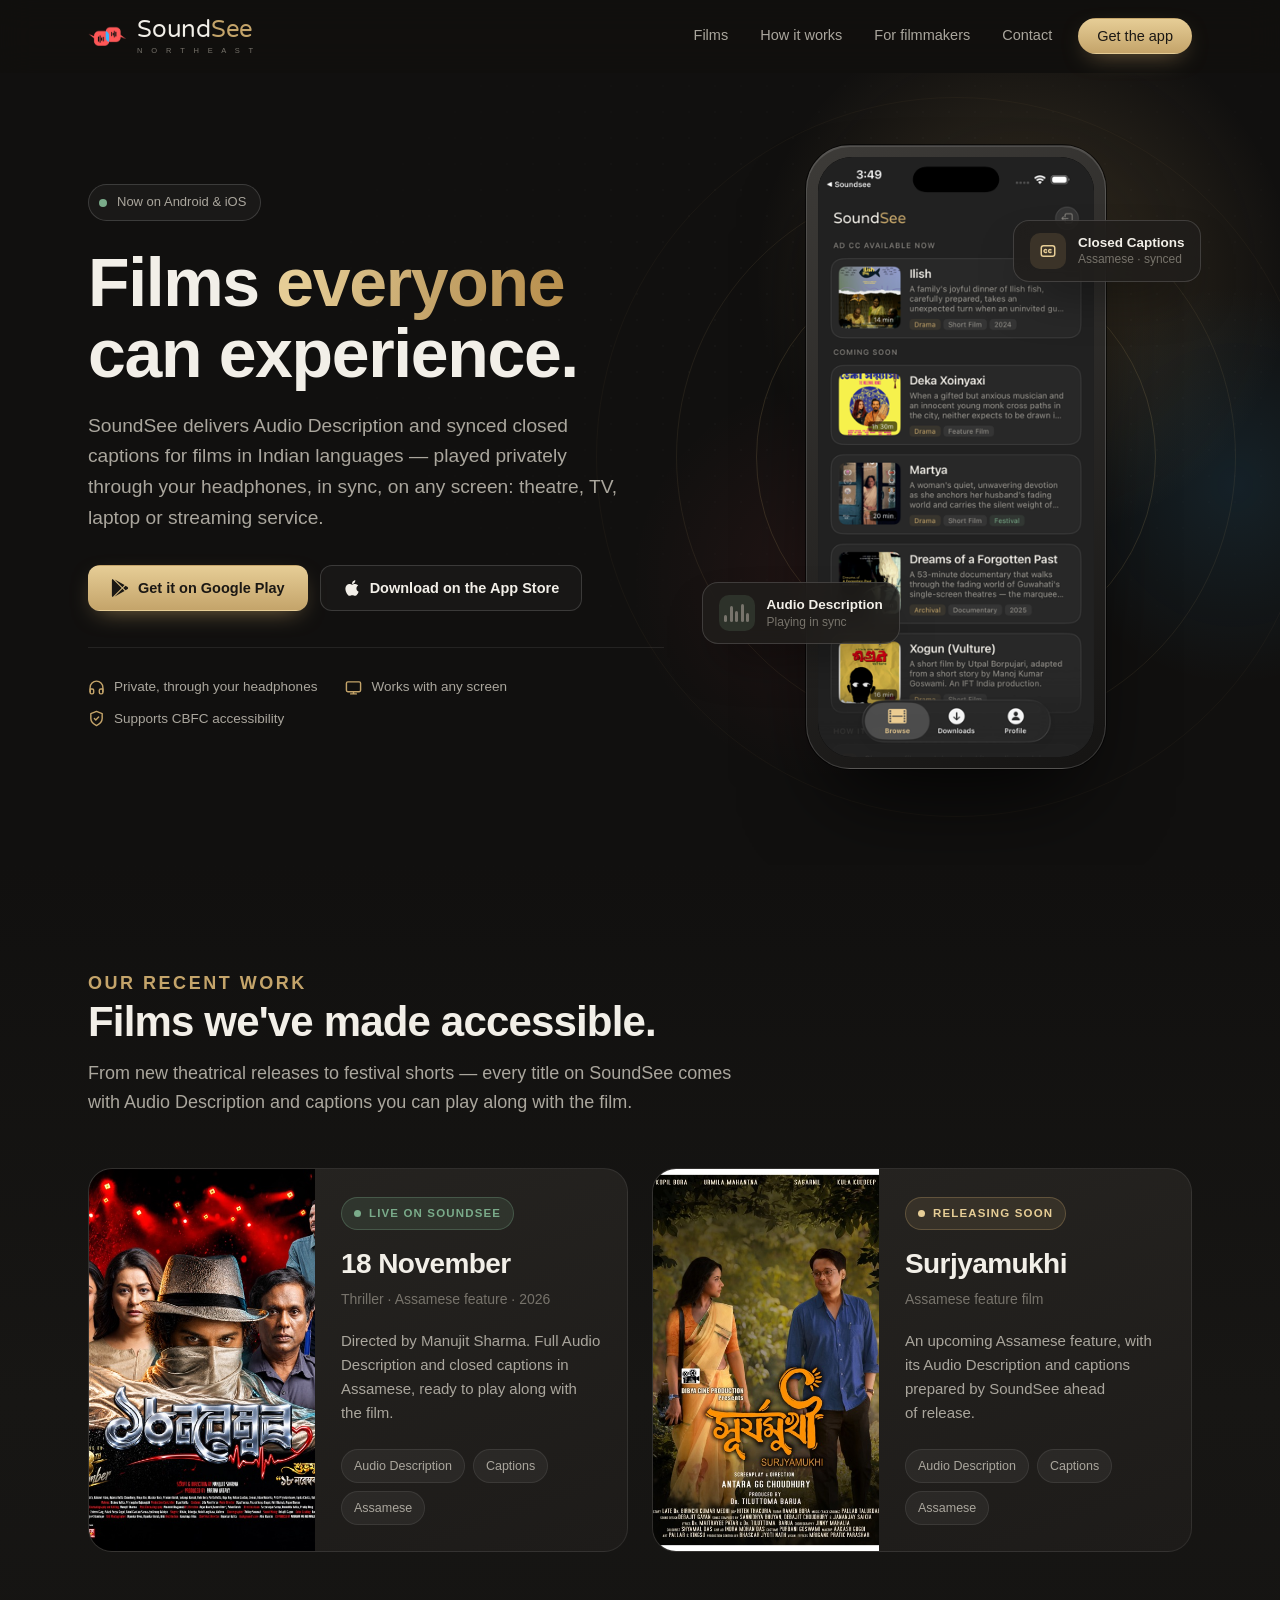
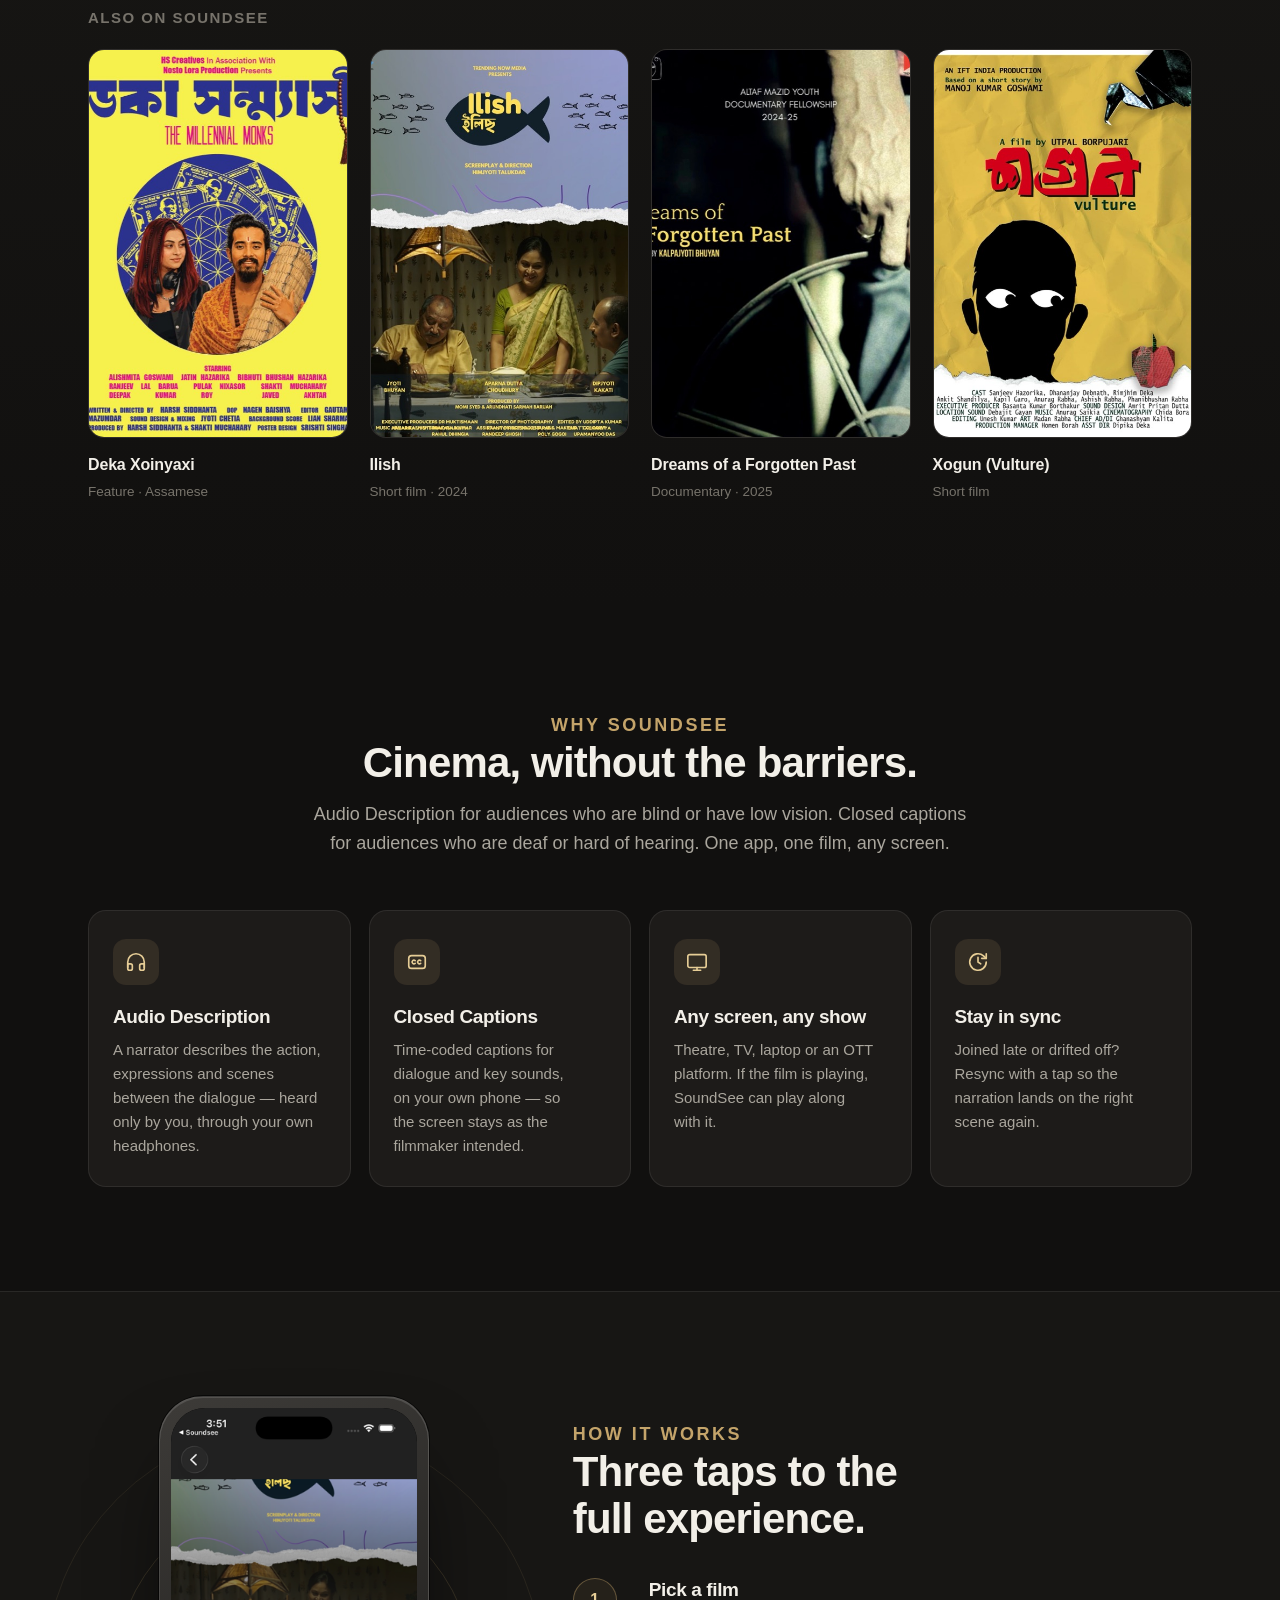
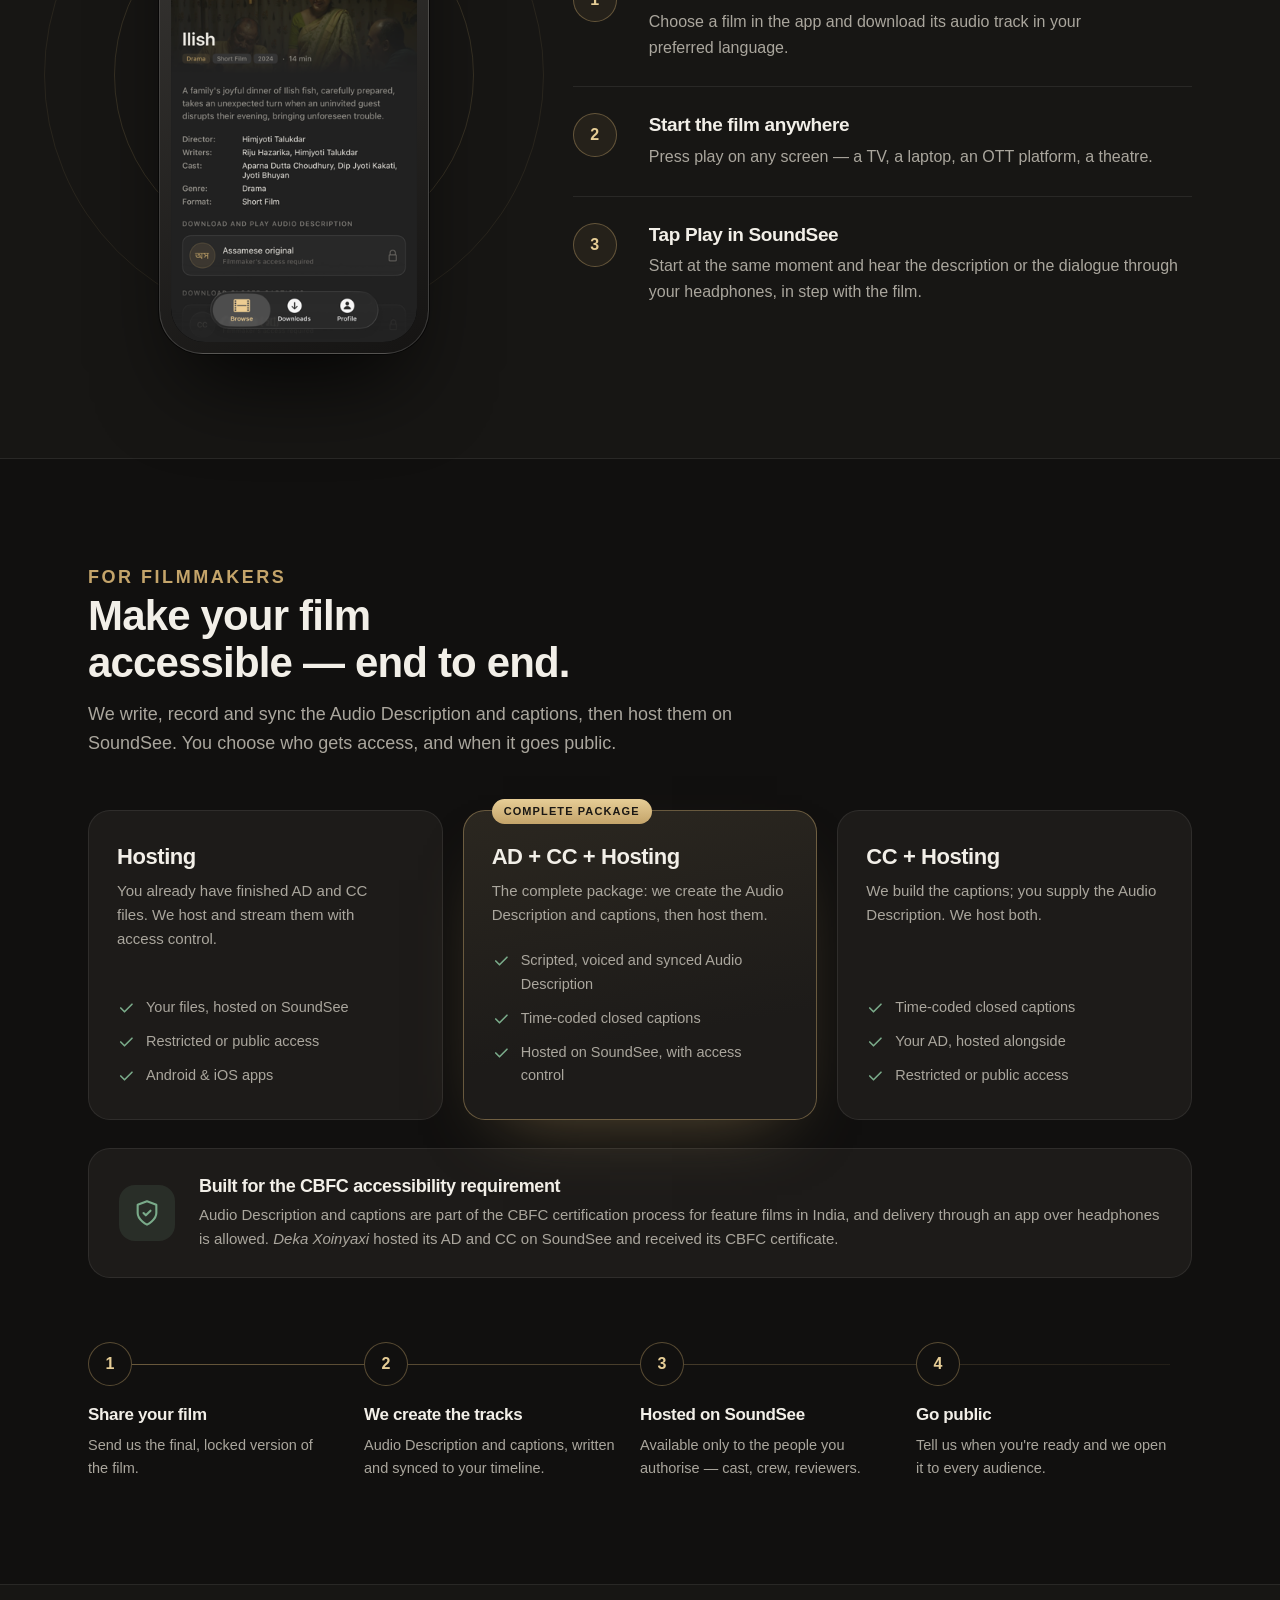
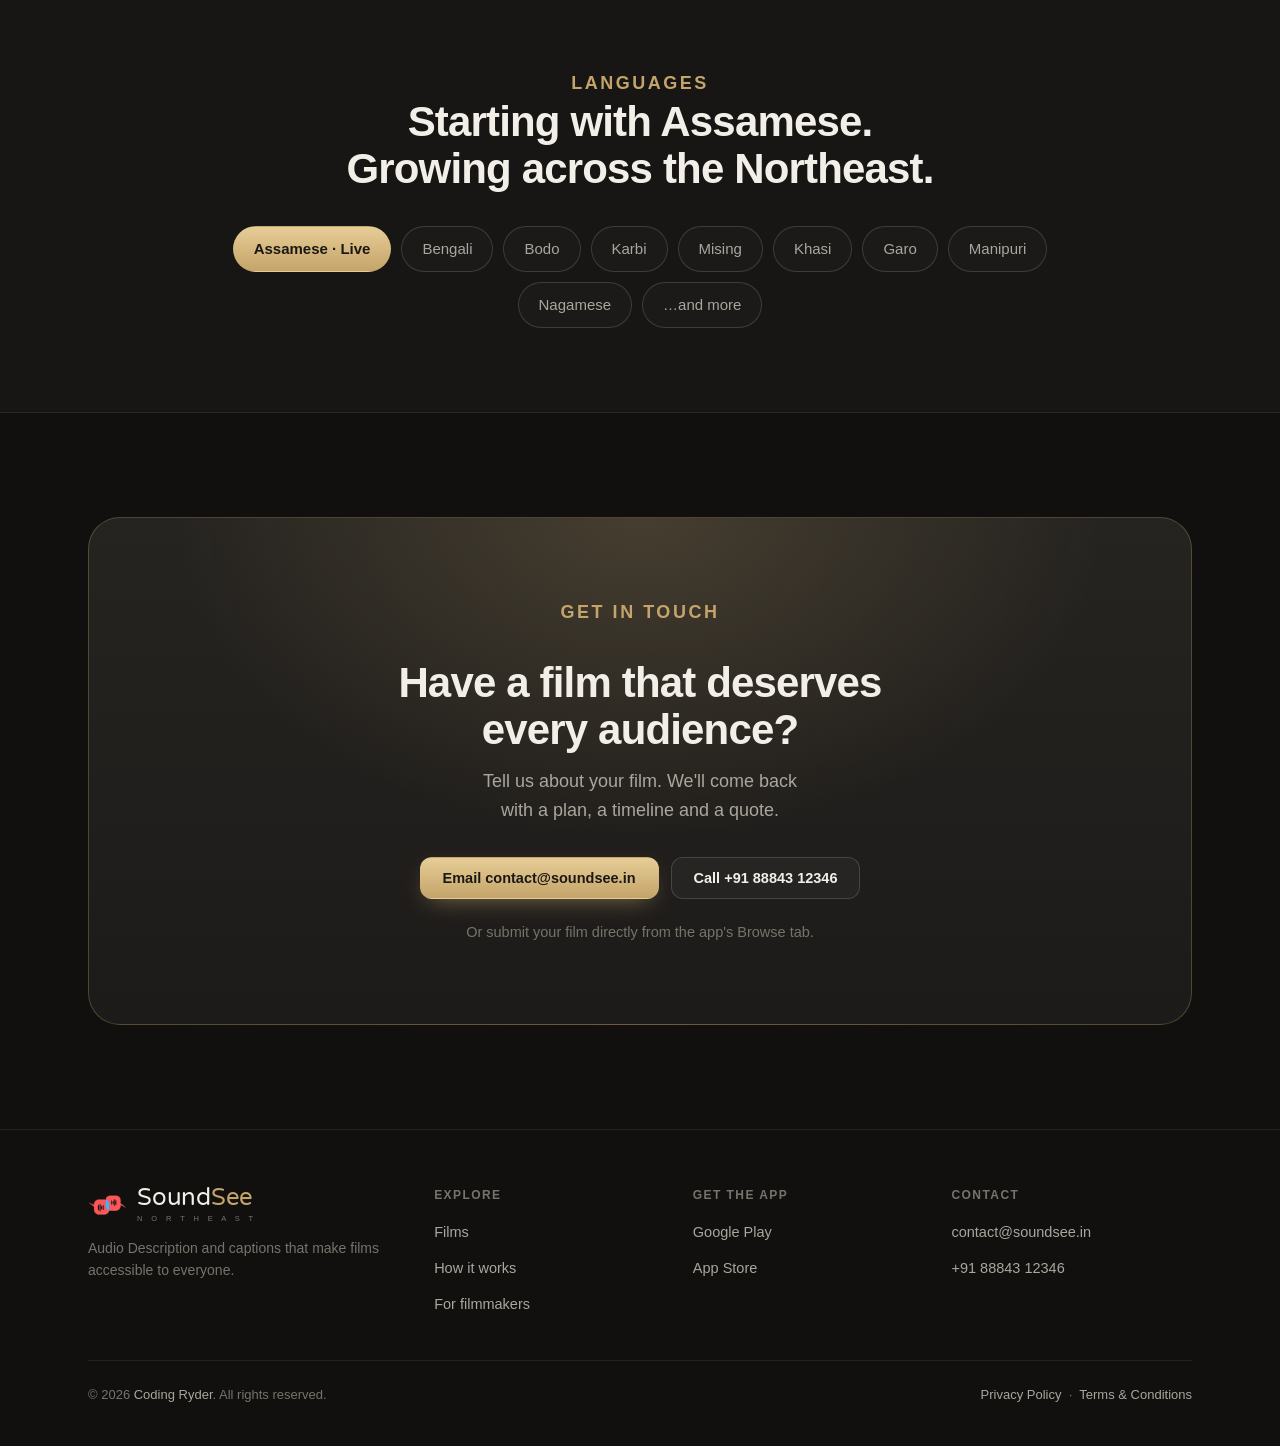
==== commit 83f08f4c: "Centre CTA note, balance text wrapping, drop dash before section labels Co-Authored-By: Claude Sonne" ====
--- a/index.html
+++ b/index.html
@@ -36,7 +36,7 @@
   </script>
 
   <script>document.documentElement.classList.add('js');</script>
-  <link rel="stylesheet" href="styles.css?v=4" />
+  <link rel="stylesheet" href="styles.css?v=5" />
 </head>
 <body>
   <a class="skip" href="#main">Skip to content</a>
--- a/styles.css
+++ b/styles.css
@@ -113,7 +113,9 @@
 
 /* ── Type ────────────────────────────────────────────────── */
 
-h1, h2, h3 { letter-spacing: -0.02em; }
+h1, h2, h3 { letter-spacing: -0.02em; text-wrap: balance; }
+p { text-wrap: pretty; }
+.head.center p, .cta p { text-wrap: balance; }
 h1 { font-size: clamp(38px, 5.6vw, 68px); line-height: 1.04; margin: 0 0 22px; font-weight: 700; }
 h2 { font-size: clamp(28px, 3.6vw, 42px); line-height: 1.12; margin: 0 0 14px; font-weight: 700; }
 h3 { font-size: 19px; line-height: 1.3; margin: 0 0 8px; font-weight: 650; }
@@ -127,7 +129,6 @@
   font-size: 12px; font-weight: 700; letter-spacing: .14em; text-transform: uppercase; color: var(--gold);
   margin: 0 0 16px;
 }
-.eyebrow::before { content: ""; width: 22px; height: 1.5px; background: var(--gold); }
 .lede { font-size: clamp(17px, 1.5vw, 20px); line-height: 1.6; max-width: 540px; margin: 0 0 32px; }
 
 section.block { padding: 104px 0; position: relative; }
@@ -319,7 +320,7 @@
 .cta h2 { max-width: 640px; margin-left: auto; margin-right: auto; }
 .cta p { max-width: 560px; margin: 0 auto 32px; font-size: 18px; }
 .cta .cta-row { justify-content: center; margin-bottom: 22px; }
-.cta .alt { font-size: 14.5px; color: var(--text-3); margin: 0; }
+.cta .alt { font-size: 14.5px; color: var(--text-3); margin: 0 auto; max-width: none; }
 .cta .alt a { color: var(--text-2); }
 
 /* ── Footer ──────────────────────────────────────────────── */
